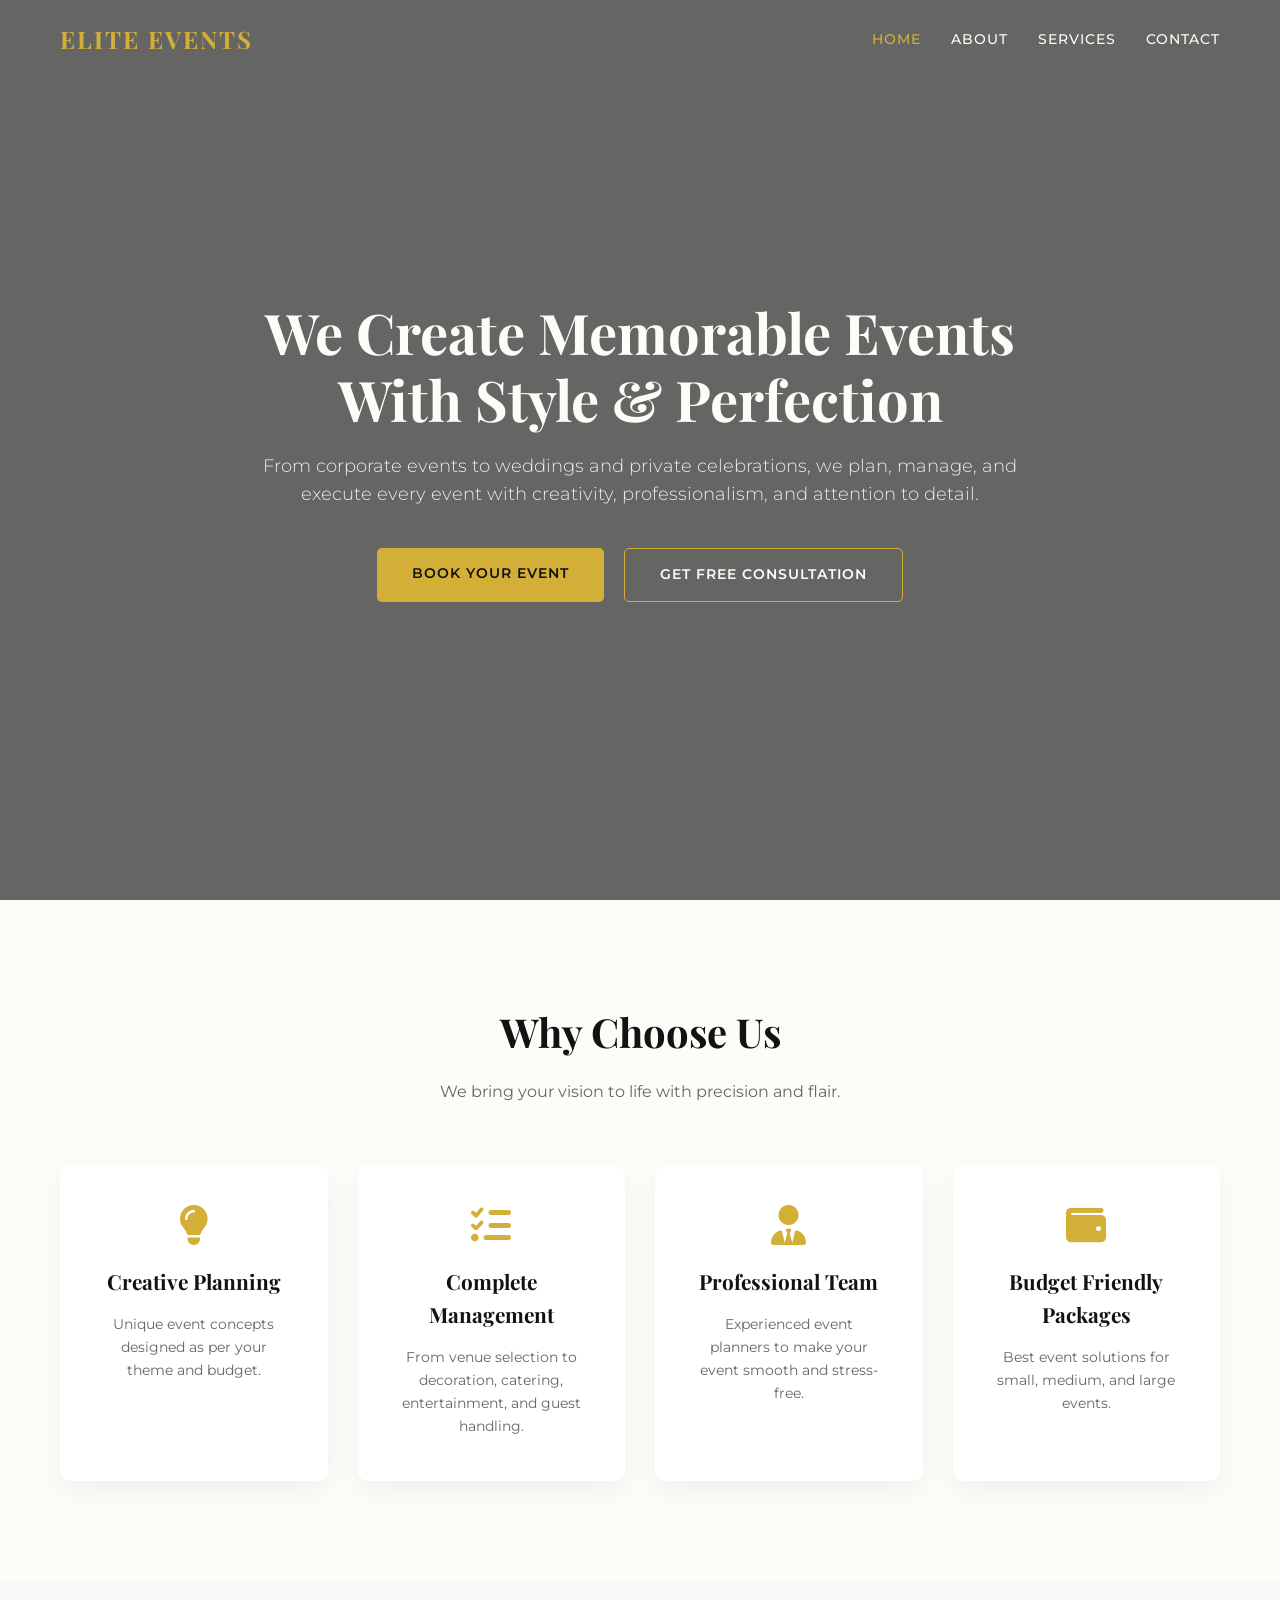
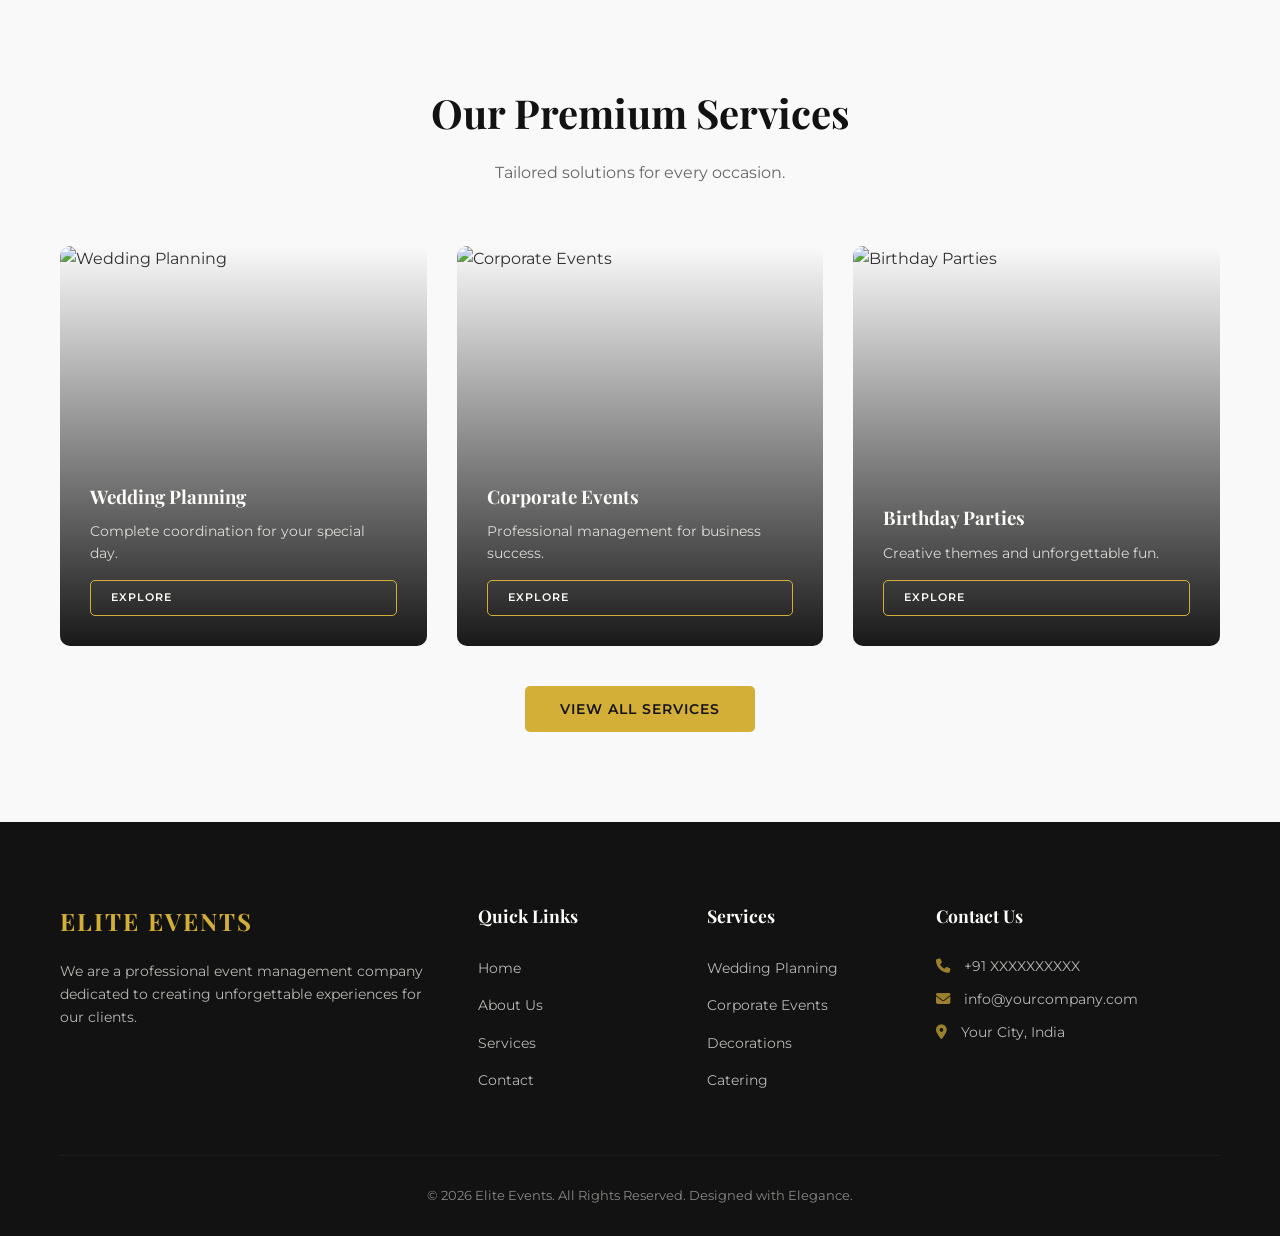
==== index.html @ d45798c3 "Initial commit: Premium Event Management Website" ====
<!DOCTYPE html>
<html lang="en">
<head>
    <meta charset="UTF-8">
    <meta name="viewport" content="width=device-width, initial-scale=1.0">
    <title>Elite Events | Premium Event Management Company</title>
    <meta name="description" content="Professional event management company specializing in weddings, corporate events, and private celebrations with style and perfection.">
    <link rel="stylesheet" href="style.css">
    <link rel="stylesheet" href="https://cdnjs.cloudflare.com/ajax/libs/font-awesome/6.4.0/css/all.min.css">
</head>
<body>

    <!-- Navigation -->
    <nav>
        <div class="container">
            <a href="index.html" class="logo">ELITE EVENTS</a>
            <div class="nav-links">
                <a href="index.html" class="active">Home</a>
                <a href="about.html">About</a>
                <a href="services.html">Services</a>
                <a href="contact.html">Contact</a>
            </div>
            <div class="mobile-toggle">
                <i class="fas fa-bars"></i>
            </div>
        </div>
    </nav>

    <!-- Hero Section -->
    <section class="hero">
        <div class="container">
            <div class="hero-content">
                <h1>We Create Memorable Events With Style & Perfection</h1>
                <p>From corporate events to weddings and private celebrations, we plan, manage, and execute every event with creativity, professionalism, and attention to detail.</p>
                <div class="cta-group">
                    <a href="contact.html" class="btn btn-primary">Book Your Event</a>
                    <a href="contact.html" class="btn btn-secondary">Get Free Consultation</a>
                </div>
            </div>
        </div>
    </section>

    <!-- Why Choose Us -->
    <section class="why-choose-us">
        <div class="container">
            <div class="section-title reveal">
                <h2>Why Choose Us</h2>
                <p>We bring your vision to life with precision and flair.</p>
            </div>
            <div class="grid">
                <div class="feature-card reveal">
                    <i class="fas fa-lightbulb"></i>
                    <h3>Creative Planning</h3>
                    <p>Unique event concepts designed as per your theme and budget.</p>
                </div>
                <div class="feature-card reveal">
                    <i class="fas fa-tasks"></i>
                    <h3>Complete Management</h3>
                    <p>From venue selection to decoration, catering, entertainment, and guest handling.</p>
                </div>
                <div class="feature-card reveal">
                    <i class="fas fa-user-tie"></i>
                    <h3>Professional Team</h3>
                    <p>Experienced event planners to make your event smooth and stress-free.</p>
                </div>
                <div class="feature-card reveal">
                    <i class="fas fa-wallet"></i>
                    <h3>Budget Friendly Packages</h3>
                    <p>Best event solutions for small, medium, and large events.</p>
                </div>
            </div>
        </div>
    </section>

    <!-- Featured Services Teaser -->
    <section class="services-teaser" style="background-color: #f9f9f9;">
        <div class="container">
            <div class="section-title reveal">
                <h2>Our Premium Services</h2>
                <p>Tailored solutions for every occasion.</p>
            </div>
            <div class="grid">
                <div class="service-card reveal">
                    <img src="assets/wedding.png" alt="Wedding Planning">
                    <div class="service-overlay">
                        <h3>Wedding Planning</h3>
                        <p>Complete coordination for your special day.</p>
                        <a href="services.html" class="btn btn-secondary" style="padding: 8px 20px; font-size: 0.7rem;">Explore</a>
                    </div>
                </div>
                <div class="service-card reveal">
                    <img src="assets/corporate.png" alt="Corporate Events">
                    <div class="service-overlay">
                        <h3>Corporate Events</h3>
                        <p>Professional management for business success.</p>
                        <a href="services.html" class="btn btn-secondary" style="padding: 8px 20px; font-size: 0.7rem;">Explore</a>
                    </div>
                </div>
                <div class="service-card reveal">
                    <img src="assets/birthday.png" alt="Birthday Parties">
                    <div class="service-overlay">
                        <h3>Birthday Parties</h3>
                        <p>Creative themes and unforgettable fun.</p>
                        <a href="services.html" class="btn btn-secondary" style="padding: 8px 20px; font-size: 0.7rem;">Explore</a>
                    </div>
                </div>
            </div>
            <div style="text-align: center; margin-top: 50px;">
                <a href="services.html" class="btn btn-primary">View All Services</a>
            </div>
        </div>
    </section>

    <!-- Footer -->
    <footer>
        <div class="container">
            <div class="footer-grid">
                <div class="footer-about">
                    <a href="#" class="logo">ELITE EVENTS</a>
                    <p>We are a professional event management company dedicated to creating unforgettable experiences for our clients.</p>
                </div>
                <div class="footer-links">
                    <h4>Quick Links</h4>
                    <ul>
                        <li><a href="index.html">Home</a></li>
                        <li><a href="about.html">About Us</a></li>
                        <li><a href="services.html">Services</a></li>
                        <li><a href="contact.html">Contact</a></li>
                    </ul>
                </div>
                <div class="footer-links">
                    <h4>Services</h4>
                    <ul>
                        <li><a href="services.html">Wedding Planning</a></li>
                        <li><a href="services.html">Corporate Events</a></li>
                        <li><a href="services.html">Decorations</a></li>
                        <li><a href="services.html">Catering</a></li>
                    </ul>
                </div>
                <div class="footer-links">
                    <h4>Contact Us</h4>
                    <p style="font-size: 0.9rem; opacity: 0.7; margin-bottom: 10px;"><i class="fas fa-phone" style="color: var(--primary); margin-right: 10px;"></i> +91 XXXXXXXXXX</p>
                    <p style="font-size: 0.9rem; opacity: 0.7; margin-bottom: 10px;"><i class="fas fa-envelope" style="color: var(--primary); margin-right: 10px;"></i> info@yourcompany.com</p>
                    <p style="font-size: 0.9rem; opacity: 0.7;"><i class="fas fa-map-marker-alt" style="color: var(--primary); margin-right: 10px;"></i> Your City, India</p>
                </div>
            </div>
            <div class="footer-bottom">
                <p>&copy; 2026 Elite Events. All Rights Reserved. Designed with Elegance.</p>
            </div>
        </div>
    </footer>

    <script src="script.js"></script>
</body>
</html>
---- style.css ----
@import url('https://fonts.googleapis.com/css2?family=Montserrat:wght@300;400;600&family=Playfair+Display:wght@400;700&display=swap');

:root {
    --primary: #D4AF37;
    --primary-dark: #B8860B;
    --dark: #121212;
    --dark-light: #1E1E1E;
    --light: #FDFCF8;
    --accent: #1B263B;
    --text-main: #333333;
    --text-muted: #666666;
    --glass: rgba(255, 255, 255, 0.05);
    --glass-border: rgba(255, 255, 255, 0.1);
    --transition: all 0.4s cubic-bezier(0.4, 0, 0.2, 1);
}

* {
    margin: 0;
    padding: 0;
    box-sizing: border-box;
}

body {
    font-family: 'Montserrat', sans-serif;
    background-color: var(--light);
    color: var(--text-main);
    line-height: 1.6;
    overflow-x: hidden;
}

h1, h2, h3, h4 {
    font-family: 'Playfair Display', serif;
    color: var(--dark);
}

a {
    text-decoration: none;
    color: inherit;
    transition: var(--transition);
}

ul {
    list-style: none;
}

img {
    max-width: 100%;
    display: block;
}

.container {
    max-width: 1200px;
    margin: 0 auto;
    padding: 0 20px;
}

/* --- Navigation --- */
nav {
    position: fixed;
    top: 0;
    width: 100%;
    padding: 20px 0;
    background: transparent;
    z-index: 1000;
    transition: var(--transition);
}

nav.scrolled {
    background: rgba(18, 18, 18, 0.95);
    backdrop-filter: blur(10px);
    padding: 15px 0;
    box-shadow: 0 5px 20px rgba(0,0,0,0.1);
}

nav .container {
    display: flex;
    justify-content: space-between;
    align-items: center;
}

.logo {
    font-family: 'Playfair Display', serif;
    font-size: 1.5rem;
    font-weight: 700;
    color: var(--primary);
    letter-spacing: 2px;
}

.nav-links {
    display: flex;
    gap: 30px;
}

.nav-links a {
    color: var(--light);
    font-weight: 500;
    font-size: 0.9rem;
    text-transform: uppercase;
    letter-spacing: 1px;
}

.nav-links a:hover {
    color: var(--primary);
}

.nav-links a.active {
    color: var(--primary);
}

nav.scrolled .nav-links a {
    color: var(--light);
}

.mobile-toggle {
    display: none;
    color: var(--light);
    font-size: 1.5rem;
    cursor: pointer;
}

/* --- Hero Section --- */
.hero {
    height: 100vh;
    background: linear-gradient(rgba(0,0,0,0.6), rgba(0,0,0,0.6)), url('assets/hero_banner.png');
    background-size: cover;
    background-position: center;
    display: flex;
    align-items: center;
    color: var(--light);
    text-align: center;
}

.hero-content {
    max-width: 800px;
    margin: 0 auto;
    animation: fadeIn 1.5s ease;
}

.hero h1 {
    font-size: 3.5rem;
    color: var(--light);
    margin-bottom: 20px;
    line-height: 1.2;
}

.hero p {
    font-size: 1.1rem;
    margin-bottom: 40px;
    opacity: 0.9;
    font-weight: 300;
}

.cta-group {
    display: flex;
    gap: 20px;
    justify-content: center;
}

.btn {
    padding: 15px 35px;
    border-radius: 5px;
    font-weight: 600;
    text-transform: uppercase;
    letter-spacing: 1px;
    font-size: 0.85rem;
    cursor: pointer;
    border: none;
}

.btn-primary {
    background-color: var(--primary);
    color: var(--dark);
}

.btn-primary:hover {
    background-color: var(--primary-dark);
    transform: translateY(-3px);
}

.btn-secondary {
    background-color: transparent;
    color: var(--light);
    border: 1px solid var(--primary);
}

.btn-secondary:hover {
    background-color: var(--primary);
    color: var(--dark);
    transform: translateY(-3px);
}

/* --- Sections --- */
section {
    padding: 100px 0;
}

.section-title {
    text-align: center;
    margin-bottom: 60px;
}

.section-title h2 {
    font-size: 2.5rem;
    margin-bottom: 15px;
}

.section-title p {
    color: var(--text-muted);
    max-width: 600px;
    margin: 0 auto;
}

/* --- Grid Layouts --- */
.grid {
    display: grid;
    grid-template-columns: repeat(auto-fit, minmax(250px, 1fr));
    gap: 30px;
}

/* --- Why Choose Us --- */
.feature-card {
    background: white;
    padding: 40px;
    border-radius: 10px;
    text-align: center;
    box-shadow: 0 10px 30px rgba(0,0,0,0.05);
    transition: var(--transition);
    border-bottom: 3px solid transparent;
}

.feature-card:hover {
    transform: translateY(-10px);
    border-color: var(--primary);
}

.feature-card i {
    font-size: 2.5rem;
    color: var(--primary);
    margin-bottom: 20px;
    display: block;
}

.feature-card h3 {
    margin-bottom: 15px;
    font-size: 1.3rem;
}

.feature-card p {
    font-size: 0.9rem;
    color: var(--text-muted);
}

/* --- Services Grid --- */
.service-card {
    position: relative;
    overflow: hidden;
    border-radius: 10px;
    height: 400px;
}

.service-card img {
    width: 100%;
    height: 100%;
    object-fit: cover;
    transition: var(--transition);
}

.service-overlay {
    position: absolute;
    bottom: 0;
    left: 0;
    width: 100%;
    height: 100%;
    background: linear-gradient(transparent, rgba(0,0,0,0.9));
    display: flex;
    flex-direction: column;
    justify-content: flex-end;
    padding: 30px;
    color: var(--light);
    transition: var(--transition);
}

.service-card:hover img {
    transform: scale(1.1);
}

.service-card:hover .service-overlay {
    background: linear-gradient(transparent, var(--accent));
}

.service-overlay h3 {
    color: var(--light);
    margin-bottom: 10px;
}

.service-overlay p {
    font-size: 0.85rem;
    opacity: 0.8;
    margin-bottom: 15px;
}

/* --- Contact Form --- */
.contact-container {
    display: grid;
    grid-template-columns: 1fr 1.5fr;
    gap: 50px;
}

.contact-info h3 {
    margin-bottom: 20px;
}

.info-item {
    display: flex;
    gap: 15px;
    margin-bottom: 25px;
}

.info-item i {
    color: var(--primary);
    font-size: 1.2rem;
}

.form-group {
    margin-bottom: 20px;
}

.form-group label {
    display: block;
    margin-bottom: 8px;
    font-size: 0.9rem;
    font-weight: 600;
}

.form-control {
    width: 100%;
    padding: 12px 15px;
    border: 1px solid #ddd;
    border-radius: 5px;
    font-family: inherit;
    transition: var(--transition);
}

.form-control:focus {
    outline: none;
    border-color: var(--primary);
    box-shadow: 0 0 0 3px rgba(212, 175, 55, 0.1);
}

/* --- Footer --- */
footer {
    background-color: var(--dark);
    color: var(--light);
    padding: 80px 0 30px;
}

.footer-grid {
    display: grid;
    grid-template-columns: 2fr 1fr 1fr 1.5fr;
    gap: 40px;
    margin-bottom: 50px;
}

.footer-about p {
    margin-top: 20px;
    opacity: 0.7;
    font-size: 0.9rem;
}

.footer-links h4 {
    color: var(--light);
    margin-bottom: 25px;
    font-size: 1.1rem;
}

.footer-links li {
    margin-bottom: 12px;
}

.footer-links a {
    opacity: 0.7;
    font-size: 0.9rem;
}

.footer-links a:hover {
    opacity: 1;
    color: var(--primary);
    padding-left: 5px;
}

.footer-bottom {
    text-align: center;
    padding-top: 30px;
    border-top: 1px solid rgba(255,255,255,0.1);
    font-size: 0.8rem;
    opacity: 0.5;
}

/* --- Animations --- */
@keyframes fadeIn {
    from { opacity: 0; transform: translateY(20px); }
    to { opacity: 1; transform: translateY(0); }
}

.reveal {
    opacity: 0;
    transform: translateY(30px);
    transition: all 0.8s ease-out;
}

.reveal.active {
    opacity: 1;
    transform: translateY(0);
}

/* --- Responsive --- */
@media (max-width: 992px) {
    .contact-container {
        grid-template-columns: 1fr;
    }
    .footer-grid {
        grid-template-columns: repeat(2, 1fr);
    }
}

@media (max-width: 768px) {
    .hero h1 {
        font-size: 2.5rem;
    }
    .nav-links {
        display: none;
    }
    .mobile-toggle {
        display: block;
        color: var(--light);
    }
    .cta-group {
        flex-direction: column;
    }
}
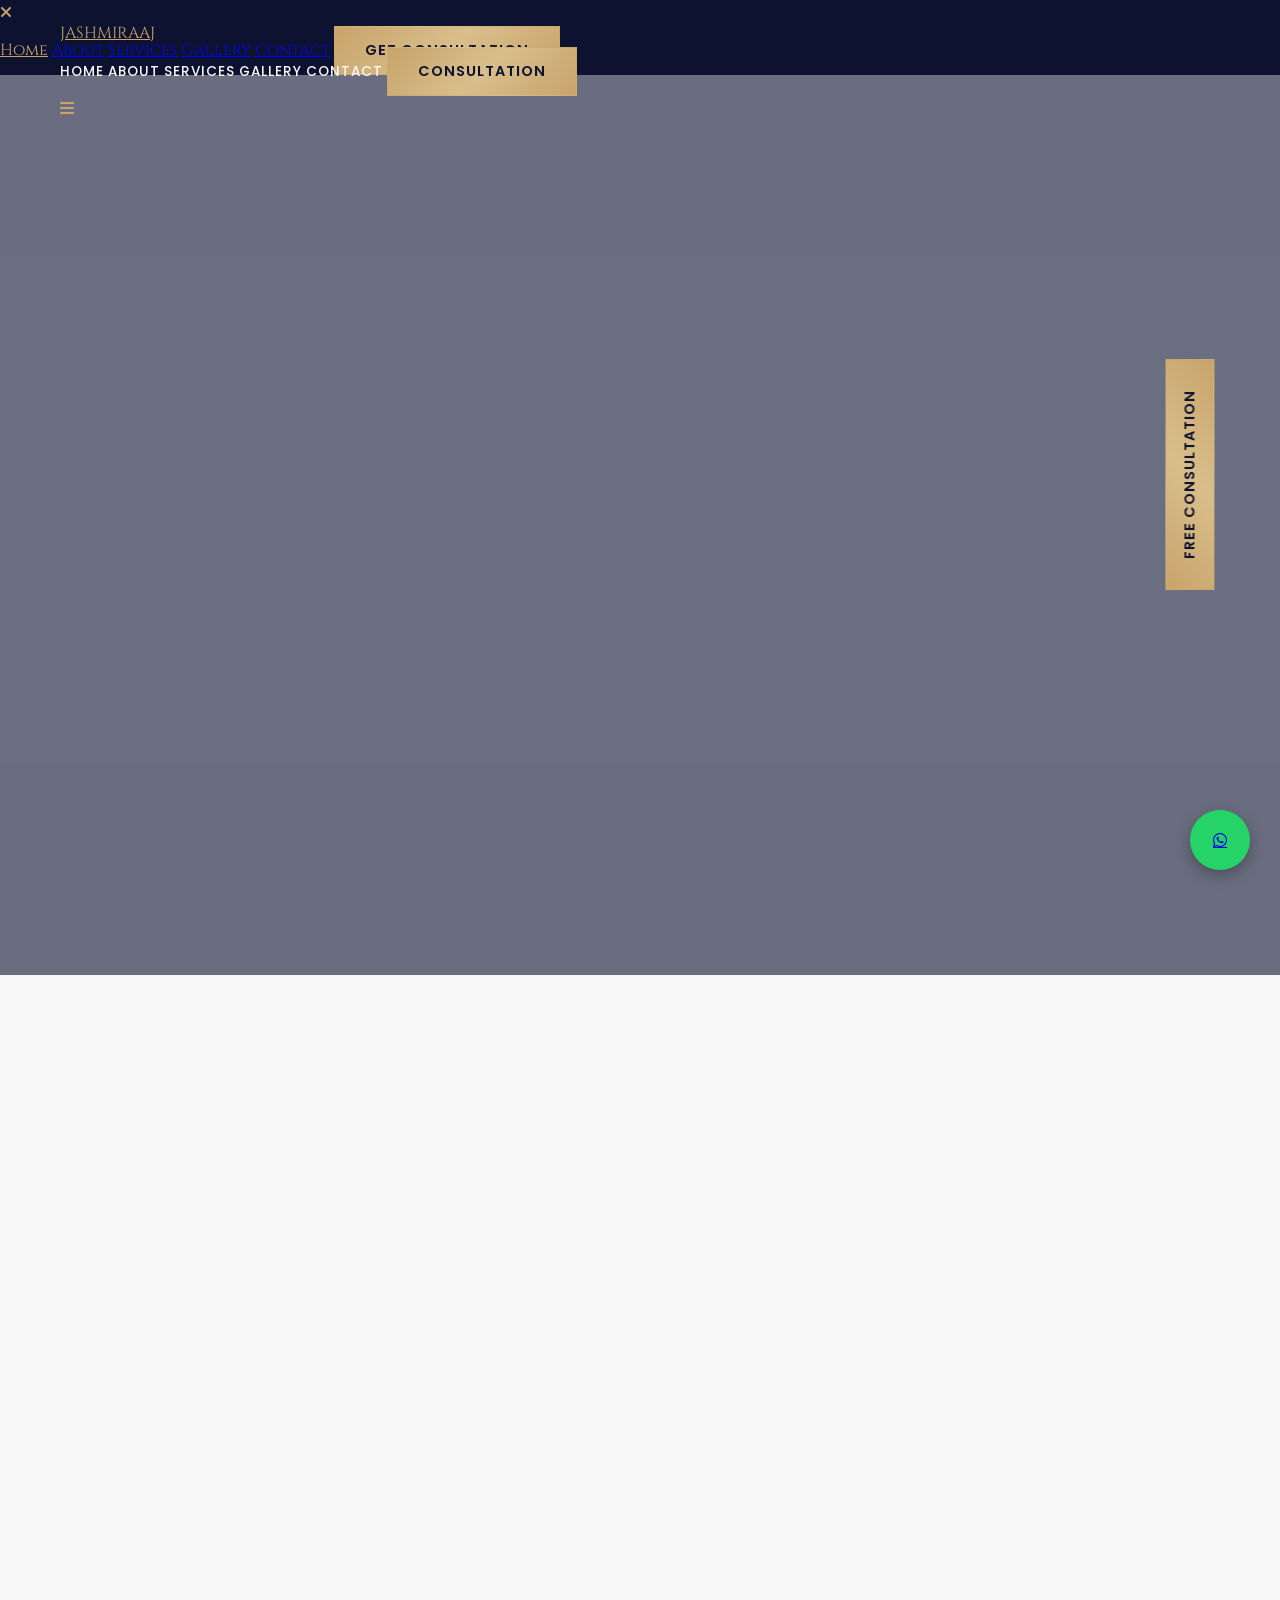
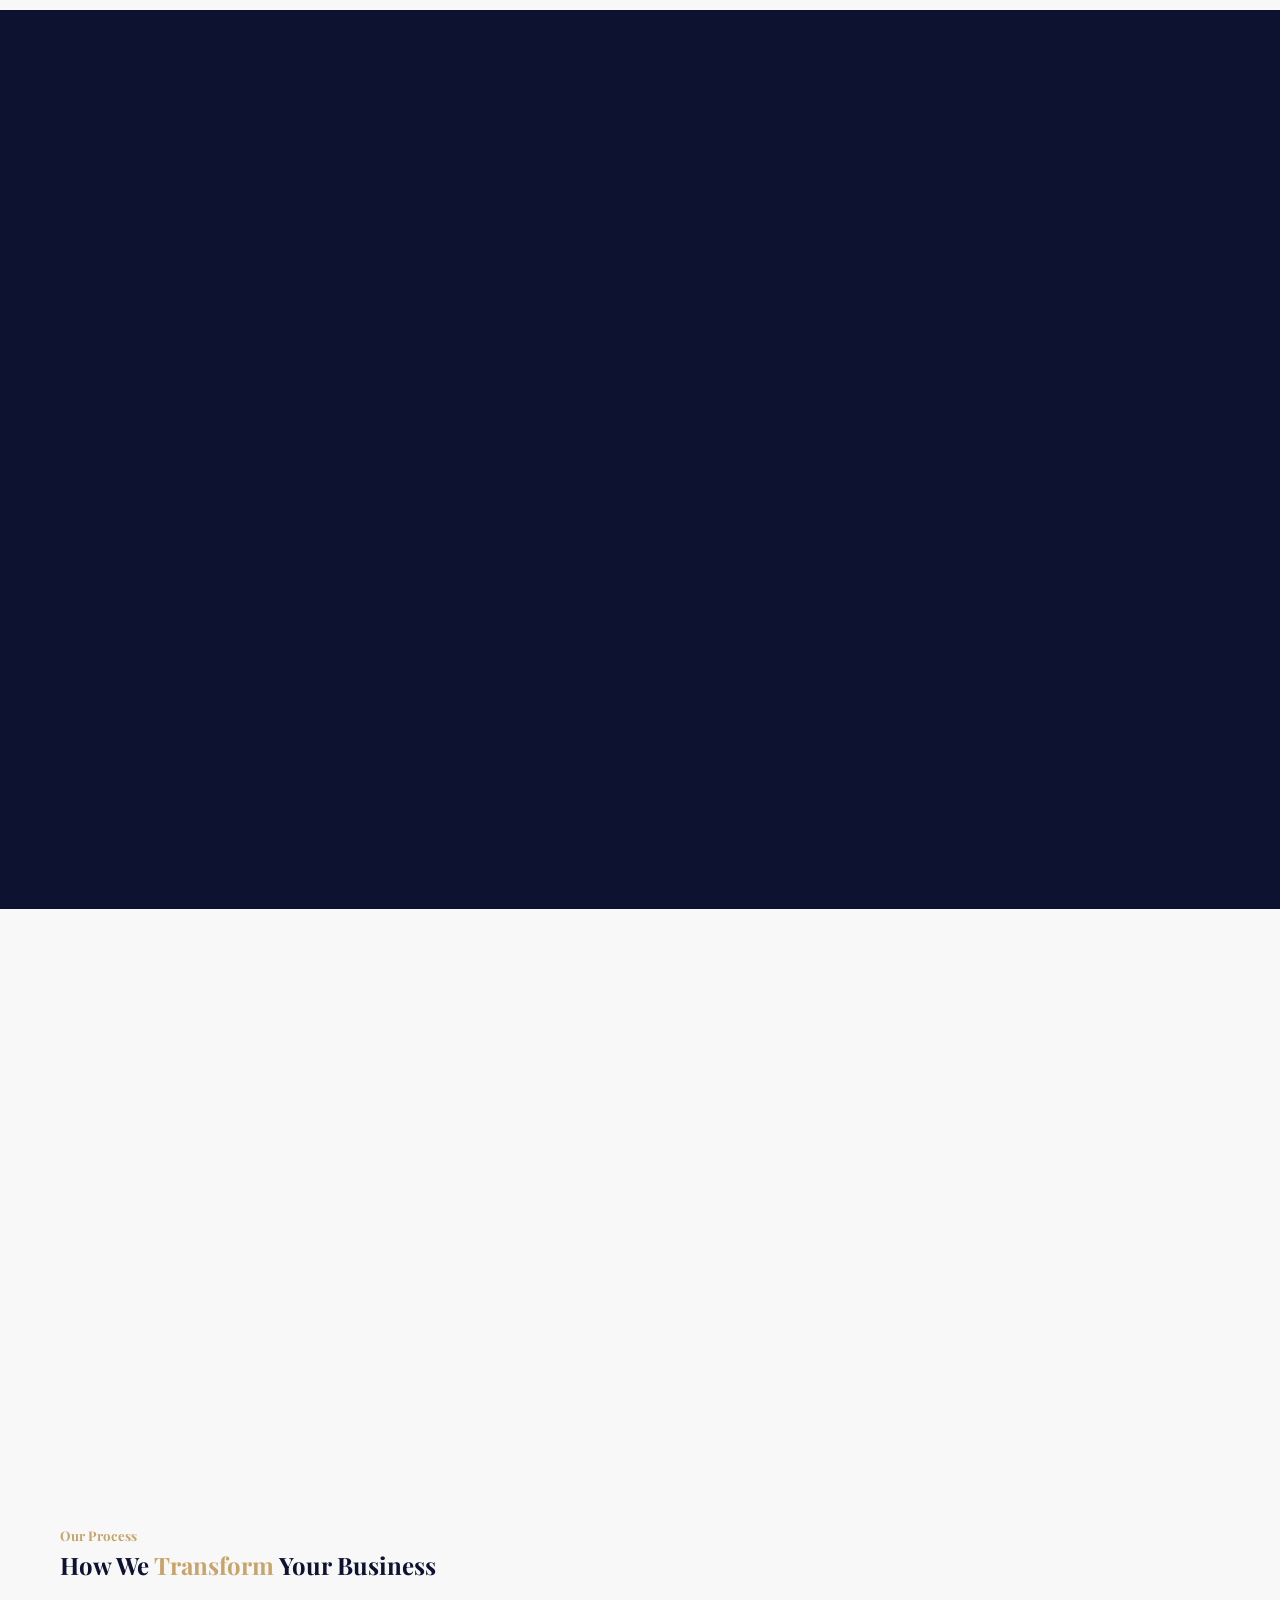
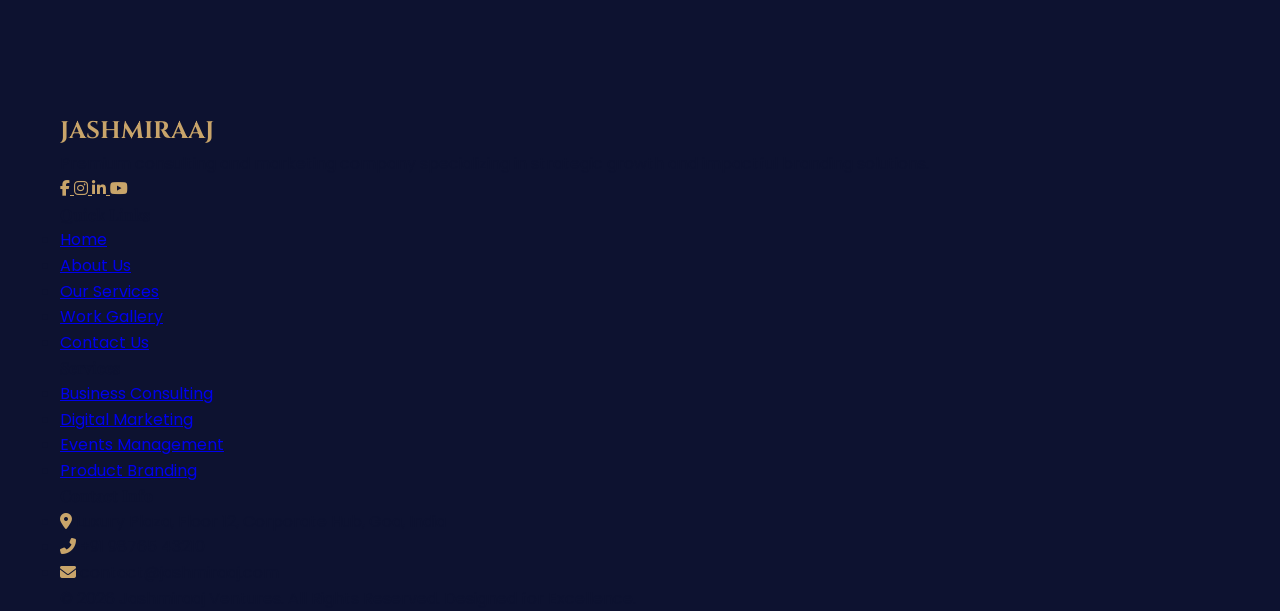
==== commit fb168e65: "Initial commit: Premium Luxury Website for Jashmiraaj Ventures" ====
--- a/index.html
+++ b/index.html
@@ -3,153 +3,495 @@
 <head>
     <meta charset="UTF-8">
     <meta name="viewport" content="width=device-width, initial-scale=1.0">
-    <title>Elite Events | Premium Event Management Company</title>
-    <meta name="description" content="Professional event management company specializing in weddings, corporate events, and private celebrations with style and perfection.">
-    <link rel="stylesheet" href="style.css">
+    <title>Jashmiraaj Ventures | Transforming Ideas Into Success</title>
+    <meta name="description" content="Jashmiraaj Ventures - Premium Consulting, Marketing, Events Management, and Product Branding solutions.">
+    
+    <!-- Tailwind CSS CDN -->
+    <script src="https://cdn.tailwindcss.com"></script>
+    <script>
+        tailwind.config = {
+            theme: {
+                extend: {
+                    colors: {
+                        navy: '#0D1230',
+                        gold: '#C8A46A',
+                        beige: '#D9BE8B',
+                        softWhite: '#F8F8F8',
+                    }
+                }
+            }
+        }
+    </script>
+
+    <!-- Custom CSS -->
+    <link rel="stylesheet" href="css/style.css">
+    
+    <!-- Font Awesome -->
     <link rel="stylesheet" href="https://cdnjs.cloudflare.com/ajax/libs/font-awesome/6.4.0/css/all.min.css">
 </head>
-<body>
-
-    <!-- Navigation -->
-    <nav>
+<body class="bg-softWhite">
+
+    <!-- Preloader -->
+    <div id="loader" class="fixed inset-0 z-[9999] bg-navy flex items-center justify-center">
+        <div class="w-20 h-20 border-4 border-gold border-t-transparent rounded-full animate-spin"></div>
+    </div>
+
+    <!-- Header -->
+    <header id="main-header">
+        <div class="container flex justify-between items-center">
+            <div class="logo">
+                <a href="index.html" class="text-3xl font-bold cinzel text-gold tracking-widest">JASHMIRAAJ</a>
+            </div>
+            <nav class="hidden md:flex space-x-8 items-center">
+                <a href="index.html" class="nav-link active text-gold">Home</a>
+                <a href="about.html" class="nav-link">About</a>
+                <a href="services.html" class="nav-link">Services</a>
+                <a href="gallery.html" class="nav-link">Gallery</a>
+                <a href="contact.html" class="nav-link">Contact</a>
+                <a href="contact.html" class="btn-gold ml-4">Consultation</a>
+            </nav>
+            <div class="md:hidden text-gold text-2xl cursor-pointer" id="mobile-menu-btn">
+                <i class="fas fa-bars"></i>
+            </div>
+        </div>
+    </header>
+
+    <!-- Mobile Menu -->
+    <div id="mobile-menu" class="fixed inset-0 bg-navy z-[2000] transform translate-x-full transition-transform duration-500 flex flex-col items-center justify-center space-y-8">
+        <div class="absolute top-8 right-8 text-gold text-3xl cursor-pointer" id="close-menu">
+            <i class="fas fa-times"></i>
+        </div>
+        <a href="index.html" class="text-2xl text-gold cinzel">Home</a>
+        <a href="about.html" class="text-2xl text-white cinzel">About</a>
+        <a href="services.html" class="text-2xl text-white cinzel">Services</a>
+        <a href="gallery.html" class="text-2xl text-white cinzel">Gallery</a>
+        <a href="contact.html" class="text-2xl text-white cinzel">Contact</a>
+        <a href="contact.html" class="btn-gold">Get Consultation</a>
+    </div>
+
+    <!-- Hero Slider -->
+    <section class="hero-slider p-0">
+        <!-- Slider 1 -->
+        <div class="slide active" style="background-image: url('https://images.unsplash.com/photo-1486406146926-c627a92ad1ab?auto=format&fit=crop&q=80&w=2070');">
+            <div class="slide-overlay"></div>
+            <div class="container relative z-10">
+                <div class="slide-content">
+                    <h5 class="text-gold tracking-[5px] uppercase mb-4 reveal">Excellence in Action</h5>
+                    <h1 class="text-5xl md:text-7xl mb-6 reveal">Transforming Ideas Into <span class="text-gold">Powerful</span> Business Success</h1>
+                    <p class="text-lg md:text-xl text-gray-300 mb-8 reveal max-w-2xl">Strategic Consulting, Creative Marketing, Premium Events & Powerful Brand Building Solutions.</p>
+                    <div class="flex space-x-4 reveal">
+                        <a href="contact.html" class="btn-gold">Get Consultation</a>
+                        <a href="services.html" class="btn-outline-gold">Explore Services</a>
+                    </div>
+                </div>
+            </div>
+        </div>
+
+        <!-- Slider 2 -->
+        <div class="slide" style="background-image: url('https://images.unsplash.com/photo-1511795409834-ef04bbd61622?auto=format&fit=crop&q=80&w=2069');">
+            <div class="slide-overlay"></div>
+            <div class="container relative z-10">
+                <div class="slide-content">
+                    <h5 class="text-gold tracking-[5px] uppercase mb-4 reveal">Event Management</h5>
+                    <h1 class="text-5xl md:text-7xl mb-6 reveal">Creating Events That <span class="text-gold">Inspire</span> & Impress</h1>
+                    <p class="text-lg md:text-xl text-gray-300 mb-8 reveal max-w-2xl">From corporate events to premium brand launches, we create unforgettable experiences with perfection.</p>
+                    <div class="flex space-x-4 reveal">
+                        <a href="contact.html" class="btn-gold">Book Event Planning</a>
+                        <a href="gallery.html" class="btn-outline-gold">View Gallery</a>
+                    </div>
+                </div>
+            </div>
+        </div>
+
+        <!-- Slider 3 -->
+        <div class="slide" style="background-image: url('https://images.unsplash.com/photo-1460925895917-afdab827c52f?auto=format&fit=crop&q=80&w=2026');">
+            <div class="slide-overlay"></div>
+            <div class="container relative z-10">
+                <div class="slide-content">
+                    <h5 class="text-gold tracking-[5px] uppercase mb-4 reveal">Branding & Marketing</h5>
+                    <h1 class="text-5xl md:text-7xl mb-6 reveal">Build Your Brand With <span class="text-gold">Powerful</span> Marketing</h1>
+                    <p class="text-lg md:text-xl text-gray-300 mb-8 reveal max-w-2xl">We help businesses establish a strong identity through digital marketing and strategic promotions.</p>
+                    <div class="flex space-x-4 reveal">
+                        <a href="contact.html" class="btn-gold">Start Branding</a>
+                        <a href="contact.html" class="btn-outline-gold">Contact Team</a>
+                    </div>
+                </div>
+            </div>
+        </div>
+
+        <!-- Slider Controls -->
+        <div class="absolute bottom-10 left-1/2 transform -translate-x-1/2 z-20 flex space-x-4">
+            <div class="dot w-3 h-3 border border-gold rounded-full cursor-pointer bg-gold" data-index="0"></div>
+            <div class="dot w-3 h-3 border border-gold rounded-full cursor-pointer" data-index="1"></div>
+            <div class="dot w-3 h-3 border border-gold rounded-full cursor-pointer" data-index="2"></div>
+        </div>
+    </section>
+
+    <!-- About Section -->
+    <section id="about" class="bg-white relative overflow-hidden">
+        <div class="container grid md:grid-cols-2 gap-16 items-center">
+            <div class="relative reveal">
+                <img src="https://images.unsplash.com/photo-1497366216548-37526070297c?auto=format&fit=crop&q=80&w=2069" alt="Office" class="shadow-2xl relative z-10">
+                <div class="absolute -bottom-10 -left-10 w-48 h-48 border-8 border-gold/20 -z-0"></div>
+                <div class="absolute -top-10 -right-10 bg-gold w-32 h-32 flex items-center justify-center text-navy font-bold text-center p-4 -z-0">
+                    10+ Years Excellence
+                </div>
+            </div>
+            <div class="reveal">
+                <h5 class="text-gold uppercase tracking-widest mb-4">Who We Are</h5>
+                <h2 class="text-4xl md:text-5xl mb-6">A Premium Consulting & Marketing Agency</h2>
+                <p class="text-gray-600 mb-6 text-lg">Jashmiraaj Ventures is a premium consulting and marketing company specializing in business consulting, events management, product branding, and strategic growth solutions.</p>
+                <p class="text-gray-600 mb-10 text-lg">We believe in innovation, creativity, and business excellence. Our mission is to help brands create strong market presence and long-term success through impactful strategies.</p>
+                
+                <div class="grid grid-cols-2 gap-8 border-t border-gray-100 pt-10">
+                    <div class="counter-box">
+                        <h3 class="text-4xl font-bold text-gold mb-2" data-target="500">0</h3>
+                        <p class="text-sm uppercase tracking-widest text-gray-500">Projects Done</p>
+                    </div>
+                    <div class="counter-box">
+                        <h3 class="text-4xl font-bold text-gold mb-2" data-target="200">0</h3>
+                        <p class="text-sm uppercase tracking-widest text-gray-500">Brands Managed</p>
+                    </div>
+                    <div class="counter-box">
+                        <h3 class="text-4xl font-bold text-gold mb-2" data-target="1000">0</h3>
+                        <p class="text-sm uppercase tracking-widest text-gray-500">Happy Clients</p>
+                    </div>
+                    <div class="counter-box">
+                        <h3 class="text-4xl font-bold text-gold mb-2" data-target="10">0</h3>
+                        <p class="text-sm uppercase tracking-widest text-gray-500">Years Experience</p>
+                    </div>
+                </div>
+            </div>
+        </div>
+    </section>
+
+    <!-- Services Section -->
+    <section id="services" class="bg-navy text-white">
         <div class="container">
-            <a href="index.html" class="logo">ELITE EVENTS</a>
-            <div class="nav-links">
-                <a href="index.html" class="active">Home</a>
-                <a href="about.html">About</a>
-                <a href="services.html">Services</a>
-                <a href="contact.html">Contact</a>
-            </div>
-            <div class="mobile-toggle">
-                <i class="fas fa-bars"></i>
-            </div>
-        </div>
-    </nav>
-
-    <!-- Hero Section -->
-    <section class="hero">
+            <div class="text-center mb-20 reveal">
+                <h5 class="text-gold uppercase tracking-widest mb-4">Our Premium Services</h5>
+                <h2 class="text-4xl md:text-5xl">Solutions Tailored for <span class="text-gold">Success</span></h2>
+            </div>
+            
+            <div class="grid md:grid-cols-2 lg:grid-cols-4 gap-8">
+                <!-- Service 1 -->
+                <div class="glass-dark p-10 hover:border-gold transition-all duration-500 reveal group">
+                    <div class="text-gold text-5xl mb-6 group-hover:scale-110 transition-transform">
+                        <i class="fas fa-briefcase"></i>
+                    </div>
+                    <h3 class="text-2xl mb-4">Business Consulting</h3>
+                    <p class="text-gray-400 mb-6">Strategic consulting to help businesses scale efficiently and achieve sustainable growth.</p>
+                    <ul class="text-sm text-gray-500 space-y-2">
+                        <li><i class="fas fa-check text-gold mr-2"></i> Business Planning</li>
+                        <li><i class="fas fa-check text-gold mr-2"></i> Startup Strategy</li>
+                        <li><i class="fas fa-check text-gold mr-2"></i> Market Research</li>
+                    </ul>
+                </div>
+                
+                <!-- Service 2 -->
+                <div class="glass-dark p-10 hover:border-gold transition-all duration-500 reveal group">
+                    <div class="text-gold text-5xl mb-6 group-hover:scale-110 transition-transform">
+                        <i class="fas fa-bullhorn"></i>
+                    </div>
+                    <h3 class="text-2xl mb-4">Digital Marketing</h3>
+                    <p class="text-gray-400 mb-6">Grow your business online with our performance-driven digital solutions.</p>
+                    <ul class="text-sm text-gray-500 space-y-2">
+                        <li><i class="fas fa-check text-gold mr-2"></i> Social Media Ads</li>
+                        <li><i class="fas fa-check text-gold mr-2"></i> SEO Optimization</li>
+                        <li><i class="fas fa-check text-gold mr-2"></i> Lead Generation</li>
+                    </ul>
+                </div>
+
+                <!-- Service 3 -->
+                <div class="glass-dark p-10 hover:border-gold transition-all duration-500 reveal group">
+                    <div class="text-gold text-5xl mb-6 group-hover:scale-110 transition-transform">
+                        <i class="fas fa-calendar-star"></i>
+                    </div>
+                    <h3 class="text-2xl mb-4">Events Management</h3>
+                    <p class="text-gray-400 mb-6">Professional management for corporate events, launches, and exhibitions.</p>
+                    <ul class="text-sm text-gray-500 space-y-2">
+                        <li><i class="fas fa-check text-gold mr-2"></i> Corporate Events</li>
+                        <li><i class="fas fa-check text-gold mr-2"></i> Product Launches</li>
+                        <li><i class="fas fa-check text-gold mr-2"></i> Celebrity Mgmt</li>
+                    </ul>
+                </div>
+
+                <!-- Service 4 -->
+                <div class="glass-dark p-10 hover:border-gold transition-all duration-500 reveal group">
+                    <div class="text-gold text-5xl mb-6 group-hover:scale-110 transition-transform">
+                        <i class="fas fa-gem"></i>
+                    </div>
+                    <h3 class="text-2xl mb-4">Product Branding</h3>
+                    <p class="text-gray-400 mb-6">Build a memorable brand identity with powerful branding and creative design.</p>
+                    <ul class="text-sm text-gray-500 space-y-2">
+                        <li><i class="fas fa-check text-gold mr-2"></i> Brand Identity</li>
+                        <li><i class="fas fa-check text-gold mr-2"></i> Packaging Design</li>
+                        <li><i class="fas fa-check text-gold mr-2"></i> Logo Design</li>
+                    </ul>
+                </div>
+            </div>
+        </div>
+    </section>
+
+    <!-- Why Choose Us -->
+    <section class="bg-softWhite">
         <div class="container">
-            <div class="hero-content">
-                <h1>We Create Memorable Events With Style & Perfection</h1>
-                <p>From corporate events to weddings and private celebrations, we plan, manage, and execute every event with creativity, professionalism, and attention to detail.</p>
-                <div class="cta-group">
-                    <a href="contact.html" class="btn btn-primary">Book Your Event</a>
-                    <a href="contact.html" class="btn btn-secondary">Get Free Consultation</a>
-                </div>
-            </div>
-        </div>
-    </section>
-
-    <!-- Why Choose Us -->
-    <section class="why-choose-us">
+            <div class="grid md:grid-cols-2 gap-16 items-center">
+                <div class="reveal">
+                    <h5 class="text-gold uppercase tracking-widest mb-4">Why Choose Us</h5>
+                    <h2 class="text-4xl md:text-5xl mb-8">Excellence Driven by Strategy & <span class="text-gold">Innovation</span></h2>
+                    
+                    <div class="space-y-8">
+                        <div class="flex items-start">
+                            <div class="bg-gold/10 p-4 rounded-full text-gold mr-6">
+                                <i class="fas fa-star text-2xl"></i>
+                            </div>
+                            <div>
+                                <h4 class="text-xl font-bold mb-2">Premium Quality Services</h4>
+                                <p class="text-gray-500">We deliver only the best, ensuring every project meets corporate standards.</p>
+                            </div>
+                        </div>
+                        <div class="flex items-start">
+                            <div class="bg-gold/10 p-4 rounded-full text-gold mr-6">
+                                <i class="fas fa-users text-2xl"></i>
+                            </div>
+                            <div>
+                                <h4 class="text-xl font-bold mb-2">Creative & Strategic Team</h4>
+                                <p class="text-gray-500">Our experts blend creativity with business strategy for maximum impact.</p>
+                            </div>
+                        </div>
+                        <div class="flex items-start">
+                            <div class="bg-gold/10 p-4 rounded-full text-gold mr-6">
+                                <i class="fas fa-chart-line text-2xl"></i>
+                            </div>
+                            <div>
+                                <h4 class="text-xl font-bold mb-2">Result-Oriented Approach</h4>
+                                <p class="text-gray-500">We focus on measurable results that drive your business growth.</p>
+                            </div>
+                        </div>
+                    </div>
+                </div>
+                <div class="grid grid-cols-2 gap-4 reveal">
+                    <img src="https://images.unsplash.com/photo-1552664730-d307ca884978?auto=format&fit=crop&q=80&w=2070" alt="Meeting" class="w-full h-80 object-cover mt-12">
+                    <img src="https://images.unsplash.com/photo-1542744173-8e7e53415bb0?auto=format&fit=crop&q=80&w=2070" alt="Strategy" class="w-full h-80 object-cover">
+                </div>
+            </div>
+        </div>
+    </section>
+
+    <!-- Working Process -->
+    <section class="bg-white border-t border-gray-50">
+        <div class="container text-center">
+            <h5 class="text-gold uppercase tracking-widest mb-4">Our Process</h5>
+            <h2 class="text-4xl md:text-5xl mb-20">How We <span class="text-gold">Transform</span> Your Business</h2>
+            
+            <div class="grid md:grid-cols-4 gap-8 relative">
+                <!-- Progress Line -->
+                <div class="hidden md:block absolute top-1/2 left-0 w-full h-[1px] bg-gray-200 -z-0"></div>
+                
+                <!-- Step 1 -->
+                <div class="relative z-10 reveal">
+                    <div class="w-20 h-20 bg-navy text-gold rounded-full flex items-center justify-center text-2xl font-bold mx-auto mb-8 border-4 border-white shadow-xl">01</div>
+                    <h4 class="text-xl font-bold mb-4">Vision</h4>
+                    <p class="text-gray-500 text-sm">Understanding your vision and core business objectives.</p>
+                </div>
+                <!-- Step 2 -->
+                <div class="relative z-10 reveal" style="transition-delay: 0.2s;">
+                    <div class="w-20 h-20 bg-gold text-navy rounded-full flex items-center justify-center text-2xl font-bold mx-auto mb-8 border-4 border-white shadow-xl">02</div>
+                    <h4 class="text-xl font-bold mb-4">Strategy</h4>
+                    <p class="text-gray-500 text-sm">Developing a strategic roadmap for execution.</p>
+                </div>
+                <!-- Step 3 -->
+                <div class="relative z-10 reveal" style="transition-delay: 0.4s;">
+                    <div class="w-20 h-20 bg-navy text-gold rounded-full flex items-center justify-center text-2xl font-bold mx-auto mb-8 border-4 border-white shadow-xl">03</div>
+                    <h4 class="text-xl font-bold mb-4">Execution</h4>
+                    <p class="text-gray-500 text-sm">Creative execution with precision and quality.</p>
+                </div>
+                <!-- Step 4 -->
+                <div class="relative z-10 reveal" style="transition-delay: 0.6s;">
+                    <div class="w-20 h-20 bg-gold text-navy rounded-full flex items-center justify-center text-2xl font-bold mx-auto mb-8 border-4 border-white shadow-xl">04</div>
+                    <h4 class="text-xl font-bold mb-4">Growth</h4>
+                    <p class="text-gray-500 text-sm">Achieving measurable growth and business results.</p>
+                </div>
+            </div>
+        </div>
+    </section>
+
+    <!-- Portfolio Section -->
+    <section class="bg-navy text-white overflow-hidden">
         <div class="container">
-            <div class="section-title reveal">
-                <h2>Why Choose Us</h2>
-                <p>We bring your vision to life with precision and flair.</p>
-            </div>
-            <div class="grid">
-                <div class="feature-card reveal">
-                    <i class="fas fa-lightbulb"></i>
-                    <h3>Creative Planning</h3>
-                    <p>Unique event concepts designed as per your theme and budget.</p>
-                </div>
-                <div class="feature-card reveal">
-                    <i class="fas fa-tasks"></i>
-                    <h3>Complete Management</h3>
-                    <p>From venue selection to decoration, catering, entertainment, and guest handling.</p>
-                </div>
-                <div class="feature-card reveal">
-                    <i class="fas fa-user-tie"></i>
-                    <h3>Professional Team</h3>
-                    <p>Experienced event planners to make your event smooth and stress-free.</p>
-                </div>
-                <div class="feature-card reveal">
-                    <i class="fas fa-wallet"></i>
-                    <h3>Budget Friendly Packages</h3>
-                    <p>Best event solutions for small, medium, and large events.</p>
-                </div>
-            </div>
-        </div>
-    </section>
-
-    <!-- Featured Services Teaser -->
-    <section class="services-teaser" style="background-color: #f9f9f9;">
+            <div class="flex flex-col md:flex-row justify-between items-end mb-16 reveal">
+                <div>
+                    <h5 class="text-gold uppercase tracking-widest mb-4">Our Showcase</h5>
+                    <h2 class="text-4xl md:text-5xl">Featured <span class="text-gold">Projects</span></h2>
+                </div>
+                <div class="flex space-x-6 mt-8 md:mt-0">
+                    <button class="text-gold hover:text-white transition-colors uppercase tracking-widest text-sm font-bold">All</button>
+                    <button class="text-gray-500 hover:text-gold transition-colors uppercase tracking-widest text-sm font-bold">Marketing</button>
+                    <button class="text-gray-500 hover:text-gold transition-colors uppercase tracking-widest text-sm font-bold">Events</button>
+                    <button class="text-gray-500 hover:text-gold transition-colors uppercase tracking-widest text-sm font-bold">Branding</button>
+                </div>
+            </div>
+            
+            <div class="grid md:grid-cols-3 gap-8">
+                <!-- Project 1 -->
+                <div class="relative group overflow-hidden h-80 reveal">
+                    <img src="https://images.unsplash.com/photo-1505373877841-8d25f7d46678?auto=format&fit=crop&q=80&w=2012" alt="Event" class="w-full h-full object-cover transition-transform duration-700 group-hover:scale-110">
+                    <div class="absolute inset-0 bg-navy/80 opacity-0 group-hover:opacity-100 transition-opacity duration-500 flex flex-col items-center justify-center p-8 text-center">
+                        <span class="text-gold uppercase tracking-widest text-xs mb-4">Corporate Events</span>
+                        <h4 class="text-2xl font-bold mb-6">Tech Summit 2025</h4>
+                        <a href="gallery.html" class="w-12 h-12 rounded-full border border-gold flex items-center justify-center text-gold hover:bg-gold hover:text-navy transition-all">
+                            <i class="fas fa-arrow-right"></i>
+                        </a>
+                    </div>
+                </div>
+                <!-- Project 2 -->
+                <div class="relative group overflow-hidden h-80 reveal" style="transition-delay: 0.2s;">
+                    <img src="https://images.unsplash.com/photo-1460925895917-afdab827c52f?auto=format&fit=crop&q=80&w=2026" alt="Marketing" class="w-full h-full object-cover transition-transform duration-700 group-hover:scale-110">
+                    <div class="absolute inset-0 bg-navy/80 opacity-0 group-hover:opacity-100 transition-opacity duration-500 flex flex-col items-center justify-center p-8 text-center">
+                        <span class="text-gold uppercase tracking-widest text-xs mb-4">Marketing Campaign</span>
+                        <h4 class="text-2xl font-bold mb-6">Global Brand Launch</h4>
+                        <a href="gallery.html" class="w-12 h-12 rounded-full border border-gold flex items-center justify-center text-gold hover:bg-gold hover:text-navy transition-all">
+                            <i class="fas fa-arrow-right"></i>
+                        </a>
+                    </div>
+                </div>
+                <!-- Project 3 -->
+                <div class="relative group overflow-hidden h-80 reveal" style="transition-delay: 0.4s;">
+                    <img src="https://images.unsplash.com/photo-1542744173-8e7e53415bb0?auto=format&fit=crop&q=80&w=2070" alt="Consulting" class="w-full h-full object-cover transition-transform duration-700 group-hover:scale-110">
+                    <div class="absolute inset-0 bg-navy/80 opacity-0 group-hover:opacity-100 transition-opacity duration-500 flex flex-col items-center justify-center p-8 text-center">
+                        <span class="text-gold uppercase tracking-widest text-xs mb-4">Business Consulting</span>
+                        <h4 class="text-2xl font-bold mb-6">Strategy Workshop</h4>
+                        <a href="gallery.html" class="w-12 h-12 rounded-full border border-gold flex items-center justify-center text-gold hover:bg-gold hover:text-navy transition-all">
+                            <i class="fas fa-arrow-right"></i>
+                        </a>
+                    </div>
+                </div>
+            </div>
+        </div>
+    </section>
+
+    <!-- Testimonials -->
+    <section class="bg-white">
         <div class="container">
-            <div class="section-title reveal">
-                <h2>Our Premium Services</h2>
-                <p>Tailored solutions for every occasion.</p>
-            </div>
-            <div class="grid">
-                <div class="service-card reveal">
-                    <img src="assets/wedding.png" alt="Wedding Planning">
-                    <div class="service-overlay">
-                        <h3>Wedding Planning</h3>
-                        <p>Complete coordination for your special day.</p>
-                        <a href="services.html" class="btn btn-secondary" style="padding: 8px 20px; font-size: 0.7rem;">Explore</a>
-                    </div>
-                </div>
-                <div class="service-card reveal">
-                    <img src="assets/corporate.png" alt="Corporate Events">
-                    <div class="service-overlay">
-                        <h3>Corporate Events</h3>
-                        <p>Professional management for business success.</p>
-                        <a href="services.html" class="btn btn-secondary" style="padding: 8px 20px; font-size: 0.7rem;">Explore</a>
-                    </div>
-                </div>
-                <div class="service-card reveal">
-                    <img src="assets/birthday.png" alt="Birthday Parties">
-                    <div class="service-overlay">
-                        <h3>Birthday Parties</h3>
-                        <p>Creative themes and unforgettable fun.</p>
-                        <a href="services.html" class="btn btn-secondary" style="padding: 8px 20px; font-size: 0.7rem;">Explore</a>
-                    </div>
-                </div>
-            </div>
-            <div style="text-align: center; margin-top: 50px;">
-                <a href="services.html" class="btn btn-primary">View All Services</a>
+            <div class="text-center mb-16 reveal">
+                <h5 class="text-gold uppercase tracking-widest mb-4">Client Feedback</h5>
+                <h2 class="text-4xl md:text-5xl">What Our <span class="text-gold">Clients</span> Say</h2>
+            </div>
+            
+            <div class="max-w-4xl mx-auto reveal">
+                <div class="glass border border-gold/10 p-12 text-center relative">
+                    <div class="absolute -top-6 left-1/2 transform -translate-x-1/2 w-12 h-12 bg-gold flex items-center justify-center text-navy text-2xl rounded-full">
+                        <i class="fas fa-quote-left"></i>
+                    </div>
+                    <p class="text-2xl text-gray-600 italic mb-8">"Jashmiraaj Ventures transformed our brand identity and helped us generate outstanding business growth. Their strategic approach is truly world-class."</p>
+                    <div class="flex flex-col items-center">
+                        <img src="https://images.unsplash.com/photo-1507003211169-0a1dd7228f2d?auto=format&fit=crop&q=80&w=1974" alt="Client" class="w-20 h-20 rounded-full object-cover mb-4 border-2 border-gold p-1">
+                        <h4 class="text-xl font-bold">Sameer Kulkarni</h4>
+                        <p class="text-gold uppercase tracking-widest text-xs">CEO, Global Tech Solutions</p>
+                    </div>
+                </div>
+            </div>
+        </div>
+    </section>
+
+    <!-- Call to Action -->
+    <section class="bg-navy relative overflow-hidden py-32">
+        <div class="absolute inset-0 -z-0 opacity-10">
+            <div class="absolute top-0 left-0 w-full h-full" style="background-image: radial-gradient(circle at 2px 2px, #C8A46A 1px, transparent 0); background-size: 40px 40px;"></div>
+        </div>
+        <div class="container relative z-10 text-center">
+            <h2 class="text-4xl md:text-6xl text-white mb-8 reveal">Ready To <span class="text-gold">Elevate</span> Your Business?</h2>
+            <p class="text-xl text-gray-400 mb-12 max-w-2xl mx-auto reveal">Partner with Jashmiraaj Ventures and unlock new opportunities for business success and brand excellence.</p>
+            <div class="flex flex-col md:flex-row justify-center space-y-4 md:space-y-0 md:space-x-6 reveal">
+                <a href="contact.html" class="btn-gold text-lg px-12 py-5">Schedule Consultation</a>
+                <a href="contact.html" class="btn-outline-gold text-lg px-12 py-5">Contact Now</a>
             </div>
         </div>
     </section>
 
     <!-- Footer -->
-    <footer>
-        <div class="container">
-            <div class="footer-grid">
-                <div class="footer-about">
-                    <a href="#" class="logo">ELITE EVENTS</a>
-                    <p>We are a professional event management company dedicated to creating unforgettable experiences for our clients.</p>
-                </div>
-                <div class="footer-links">
-                    <h4>Quick Links</h4>
-                    <ul>
-                        <li><a href="index.html">Home</a></li>
-                        <li><a href="about.html">About Us</a></li>
-                        <li><a href="services.html">Services</a></li>
-                        <li><a href="contact.html">Contact</a></li>
-                    </ul>
-                </div>
-                <div class="footer-links">
-                    <h4>Services</h4>
-                    <ul>
-                        <li><a href="services.html">Wedding Planning</a></li>
-                        <li><a href="services.html">Corporate Events</a></li>
-                        <li><a href="services.html">Decorations</a></li>
-                        <li><a href="services.html">Catering</a></li>
-                    </ul>
-                </div>
-                <div class="footer-links">
-                    <h4>Contact Us</h4>
-                    <p style="font-size: 0.9rem; opacity: 0.7; margin-bottom: 10px;"><i class="fas fa-phone" style="color: var(--primary); margin-right: 10px;"></i> +91 XXXXXXXXXX</p>
-                    <p style="font-size: 0.9rem; opacity: 0.7; margin-bottom: 10px;"><i class="fas fa-envelope" style="color: var(--primary); margin-right: 10px;"></i> info@yourcompany.com</p>
-                    <p style="font-size: 0.9rem; opacity: 0.7;"><i class="fas fa-map-marker-alt" style="color: var(--primary); margin-right: 10px;"></i> Your City, India</p>
-                </div>
-            </div>
-            <div class="footer-bottom">
-                <p>&copy; 2026 Elite Events. All Rights Reserved. Designed with Elegance.</p>
-            </div>
+    <footer class="bg-navy border-t border-white/5 pt-20 pb-10">
+        <div class="container grid md:grid-cols-4 gap-12 mb-20">
+            <div class="col-span-1 md:col-span-1">
+                <h2 class="text-2xl cinzel text-gold mb-6">JASHMIRAAJ</h2>
+                <p class="text-gray-400 mb-8">Premium consulting and marketing company specializing in strategic growth and impactful branding solutions.</p>
+                <div class="flex space-x-4">
+                    <a href="#" class="w-10 h-10 rounded-full bg-white/5 flex items-center justify-center text-gold hover:bg-gold hover:text-navy transition-all">
+                        <i class="fab fa-facebook-f"></i>
+                    </a>
+                    <a href="#" class="w-10 h-10 rounded-full bg-white/5 flex items-center justify-center text-gold hover:bg-gold hover:text-navy transition-all">
+                        <i class="fab fa-instagram"></i>
+                    </a>
+                    <a href="#" class="w-10 h-10 rounded-full bg-white/5 flex items-center justify-center text-gold hover:bg-gold hover:text-navy transition-all">
+                        <i class="fab fa-linkedin-in"></i>
+                    </a>
+                    <a href="#" class="w-10 h-10 rounded-full bg-white/5 flex items-center justify-center text-gold hover:bg-gold hover:text-navy transition-all">
+                        <i class="fab fa-youtube"></i>
+                    </a>
+                </div>
+            </div>
+            
+            <div>
+                <h4 class="text-white font-bold mb-6 uppercase tracking-widest text-sm">Quick Links</h4>
+                <ul class="space-y-4 text-gray-400">
+                    <li><a href="index.html" class="hover:text-gold transition-colors">Home</a></li>
+                    <li><a href="about.html" class="hover:text-gold transition-colors">About Us</a></li>
+                    <li><a href="services.html" class="hover:text-gold transition-colors">Our Services</a></li>
+                    <li><a href="gallery.html" class="hover:text-gold transition-colors">Work Gallery</a></li>
+                    <li><a href="contact.html" class="hover:text-gold transition-colors">Contact Us</a></li>
+                </ul>
+            </div>
+
+            <div>
+                <h4 class="text-white font-bold mb-6 uppercase tracking-widest text-sm">Services</h4>
+                <ul class="space-y-4 text-gray-400">
+                    <li><a href="services.html" class="hover:text-gold transition-colors">Business Consulting</a></li>
+                    <li><a href="services.html" class="hover:text-gold transition-colors">Digital Marketing</a></li>
+                    <li><a href="services.html" class="hover:text-gold transition-colors">Events Management</a></li>
+                    <li><a href="services.html" class="hover:text-gold transition-colors">Product Branding</a></li>
+                </ul>
+            </div>
+
+            <div>
+                <h4 class="text-white font-bold mb-6 uppercase tracking-widest text-sm">Contact Info</h4>
+                <ul class="space-y-4 text-gray-400">
+                    <li class="flex items-start">
+                        <i class="fas fa-map-marker-alt text-gold mt-1 mr-4"></i>
+                        <span>Luxury Plaza, Floor 12, Corporate Hub, Goa, India</span>
+                    </li>
+                    <li class="flex items-center">
+                        <i class="fas fa-phone-alt text-gold mr-4"></i>
+                        <span>+91 98765 43210</span>
+                    </li>
+                    <li class="flex items-center">
+                        <i class="fas fa-envelope text-gold mr-4"></i>
+                        <span>contact@jashmiraaj.com</span>
+                    </li>
+                </ul>
+            </div>
+        </div>
+        
+        <div class="container border-t border-white/5 pt-10 text-center text-gray-500 text-sm">
+            <p>&copy; 2026 Jashmiraaj Ventures. All Rights Reserved. Designed for Excellence.</p>
         </div>
     </footer>
 
-    <script src="script.js"></script>
+    <!-- WhatsApp Floating -->
+    <a href="https://wa.me/919876543210" class="floating-whatsapp" target="_blank">
+        <i class="fab fa-whatsapp text-white text-3xl"></i>
+    </a>
+
+    <!-- Sticky Consultation -->
+    <div class="floating-cta hidden md:block">
+        <a href="contact.html" class="btn-gold py-4 px-8 shadow-2xl">Free Consultation</a>
+    </div>
+
+    <!-- GSAP Scripts -->
+    <script src="https://cdnjs.cloudflare.com/ajax/libs/gsap/3.12.2/gsap.min.js"></script>
+    <script src="https://cdnjs.cloudflare.com/ajax/libs/gsap/3.12.2/ScrollTrigger.min.js"></script>
+    
+    <!-- Custom JS -->
+    <script src="js/main.js"></script>
 </body>
 </html>
--- a/css/style.css
+++ b/css/style.css
@@ -0,0 +1,261 @@
+@import url('https://fonts.googleapis.com/css2?family=Cinzel:wght@400;700&family=Playfair+Display:wght@400;700;900&family=Poppins:wght@300;400;500;600&family=Montserrat:wght@300;400;500;600&display=swap');
+
+:root {
+    --navy: #0D1230;
+    --gold: #C8A46A;
+    --gold-light: #D9BE8B;
+    --white: #F8F8F8;
+    --grey: #2C2C2C;
+    --glass: rgba(255, 255, 255, 0.05);
+    --glass-border: rgba(255, 255, 255, 0.1);
+    --gold-gradient: linear-gradient(135deg, #C8A46A 0%, #D9BE8B 50%, #C8A46A 100%);
+    --navy-gradient: linear-gradient(180deg, #0D1230 0%, #161B3D 100%);
+}
+
+* {
+    margin: 0;
+    padding: 0;
+    box-sizing: border-box;
+}
+
+body {
+    font-family: 'Poppins', sans-serif;
+    background-color: var(--white);
+    color: var(--navy);
+    line-height: 1.6;
+    overflow-x: hidden;
+}
+
+h1, h2, h3, h4, h5, h6 {
+    font-family: 'Playfair Display', serif;
+    font-weight: 700;
+}
+
+.cinzel {
+    font-family: 'Cinzel', serif;
+}
+
+/* Glassmorphism */
+.glass {
+    background: var(--glass);
+    backdrop-filter: blur(10px);
+    -webkit-backdrop-filter: blur(10px);
+    border: 1px solid var(--glass-border);
+}
+
+.glass-dark {
+    background: rgba(13, 18, 48, 0.7);
+    backdrop-filter: blur(15px);
+    -webkit-backdrop-filter: blur(15px);
+    border: 1px solid rgba(200, 164, 106, 0.2);
+}
+
+/* Luxury Utilities */
+.text-gold {
+    color: var(--gold);
+}
+
+.bg-gold {
+    background: var(--gold-gradient);
+}
+
+.border-gold {
+    border-color: var(--gold);
+}
+
+.bg-navy {
+    background: var(--navy);
+}
+
+.btn-gold {
+    background: var(--gold-gradient);
+    color: var(--navy);
+    padding: 12px 30px;
+    border-radius: 0;
+    font-weight: 600;
+    letter-spacing: 1px;
+    text-transform: uppercase;
+    transition: all 0.4s ease;
+    border: 1px solid transparent;
+    display: inline-block;
+    cursor: pointer;
+    text-decoration: none;
+    font-size: 0.9rem;
+}
+
+.btn-gold:hover {
+    background: transparent;
+    border-color: var(--gold);
+    color: var(--gold);
+    box-shadow: 0 0 20px rgba(200, 164, 106, 0.4);
+}
+
+.btn-outline-gold {
+    background: transparent;
+    color: var(--gold);
+    padding: 12px 30px;
+    border-radius: 0;
+    font-weight: 600;
+    letter-spacing: 1px;
+    text-transform: uppercase;
+    transition: all 0.4s ease;
+    border: 1px solid var(--gold);
+    display: inline-block;
+    cursor: pointer;
+    text-decoration: none;
+    font-size: 0.9rem;
+}
+
+.btn-outline-gold:hover {
+    background: var(--gold-gradient);
+    color: var(--navy);
+    box-shadow: 0 0 20px rgba(200, 164, 106, 0.4);
+}
+
+/* Section Spacing */
+section {
+    padding: 100px 0;
+}
+
+.container {
+    max-width: 1200px;
+    margin: 0 auto;
+    padding: 0 20px;
+}
+
+/* Animations */
+.reveal {
+    opacity: 0;
+    transform: translateY(30px);
+}
+
+/* Header */
+header {
+    position: fixed;
+    top: 0;
+    left: 0;
+    width: 100%;
+    z-index: 1000;
+    transition: all 0.5s ease;
+    padding: 20px 0;
+}
+
+header.scrolled {
+    background: rgba(13, 18, 48, 0.95);
+    padding: 15px 0;
+    box-shadow: 0 5px 20px rgba(0,0,0,0.3);
+}
+
+.nav-link {
+    color: var(--white);
+    text-decoration: none;
+    font-weight: 500;
+    text-transform: uppercase;
+    letter-spacing: 1px;
+    font-size: 0.85rem;
+    transition: color 0.3s ease;
+    position: relative;
+}
+
+.nav-link::after {
+    content: '';
+    position: absolute;
+    bottom: -5px;
+    left: 0;
+    width: 0;
+    height: 1px;
+    background: var(--gold);
+    transition: width 0.3s ease;
+}
+
+.nav-link:hover {
+    color: var(--gold);
+}
+
+.nav-link:hover::after {
+    width: 100%;
+}
+
+/* Hero Slider */
+.hero-slider {
+    height: 100vh;
+    width: 100%;
+    position: relative;
+    overflow: hidden;
+}
+
+.slide {
+    position: absolute;
+    top: 0;
+    left: 0;
+    width: 100%;
+    height: 100%;
+    opacity: 0;
+    transition: opacity 1s ease-in-out;
+    display: flex;
+    align-items: center;
+    background-size: cover;
+    background-position: center;
+}
+
+.slide.active {
+    opacity: 1;
+}
+
+.slide-overlay {
+    position: absolute;
+    top: 0;
+    left: 0;
+    width: 100%;
+    height: 100%;
+    background: rgba(13, 18, 48, 0.6);
+}
+
+.slide-content {
+    position: relative;
+    z-index: 10;
+    max-width: 800px;
+    color: var(--white);
+}
+
+/* Floating Elements */
+.floating-whatsapp {
+    position: fixed;
+    bottom: 30px;
+    right: 30px;
+    width: 60px;
+    height: 60px;
+    background: #25D366;
+    border-radius: 50%;
+    display: flex;
+    align-items: center;
+    justify-content: center;
+    box-shadow: 0 5px 15px rgba(0,0,0,0.3);
+    z-index: 999;
+    transition: transform 0.3s ease;
+}
+
+.floating-whatsapp:hover {
+    transform: scale(1.1);
+}
+
+.floating-cta {
+    position: fixed;
+    right: -50px;
+    top: 50%;
+    transform: rotate(-90deg) translateY(-50%);
+    z-index: 999;
+}
+
+/* Responsive */
+@media (max-width: 768px) {
+    header .container {
+        justify-content: space-between;
+    }
+    .nav-links {
+        display: none;
+    }
+    section {
+        padding: 60px 0;
+    }
+}
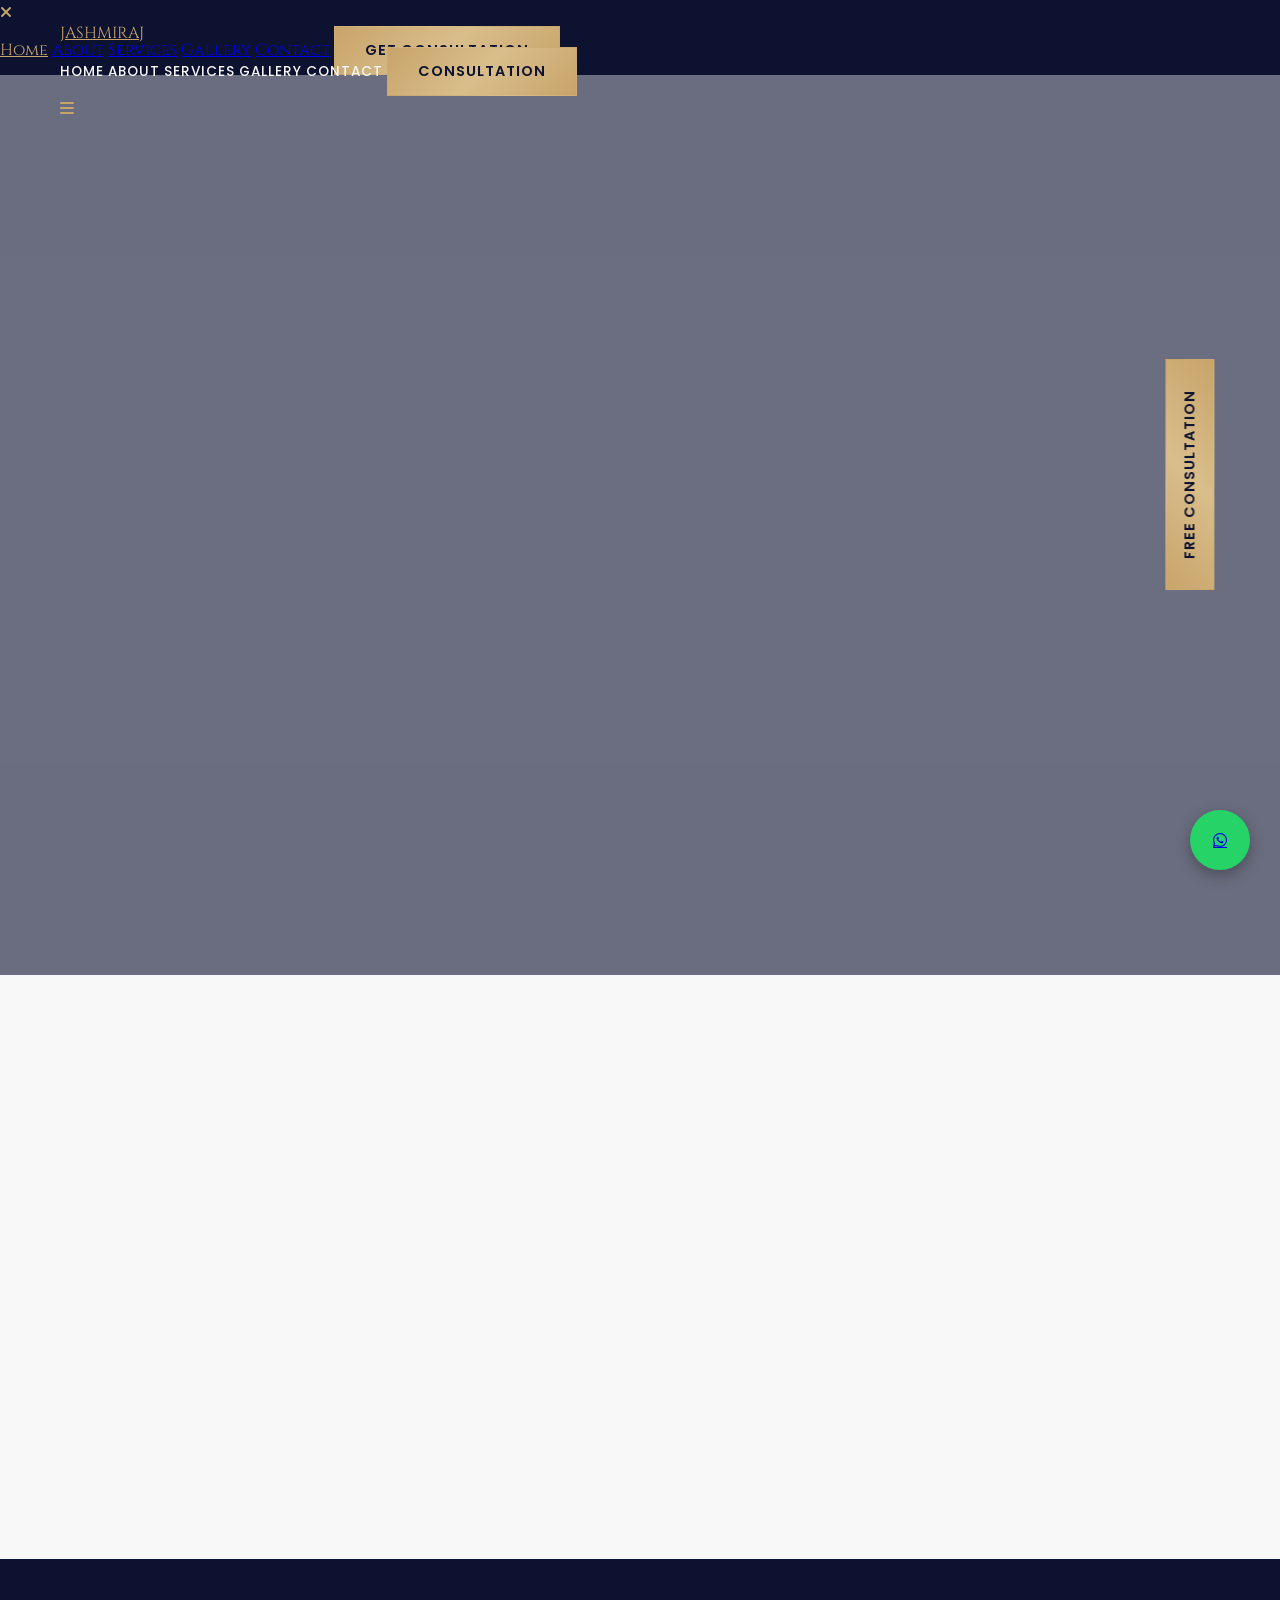
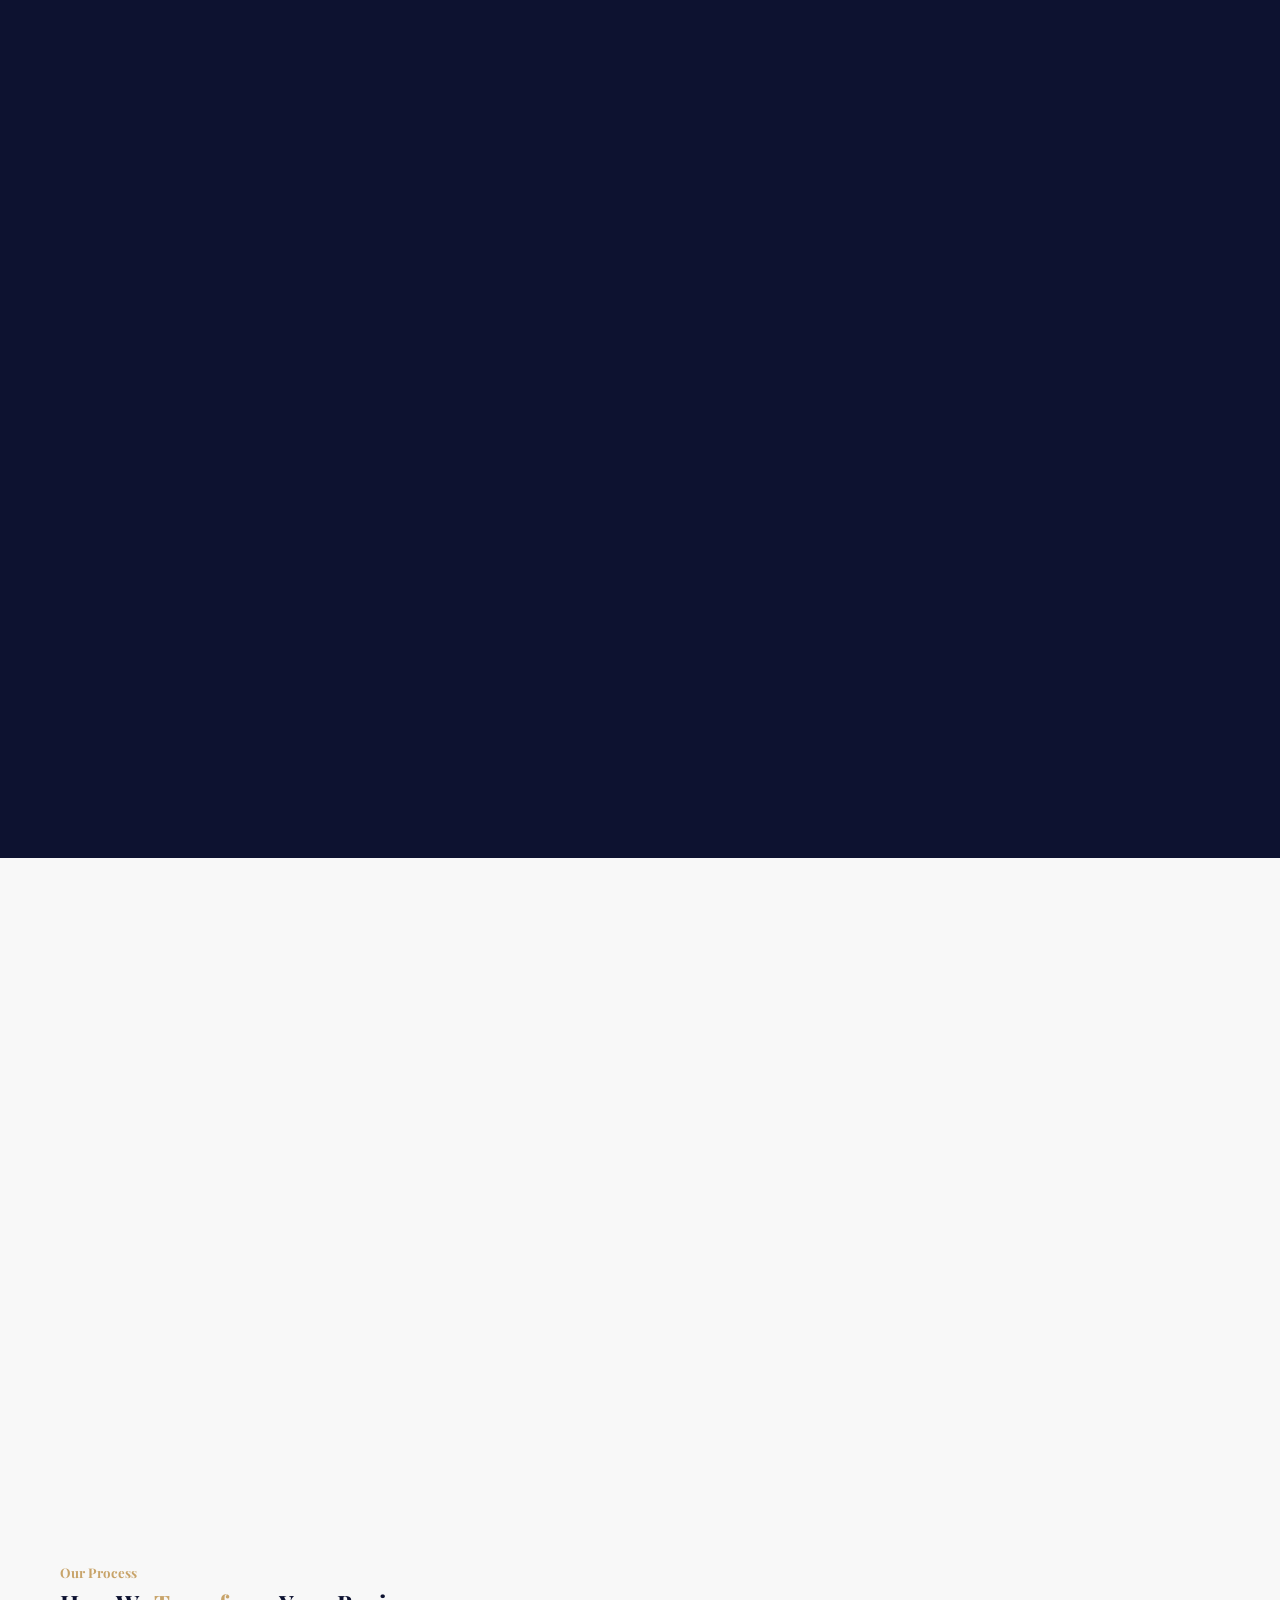
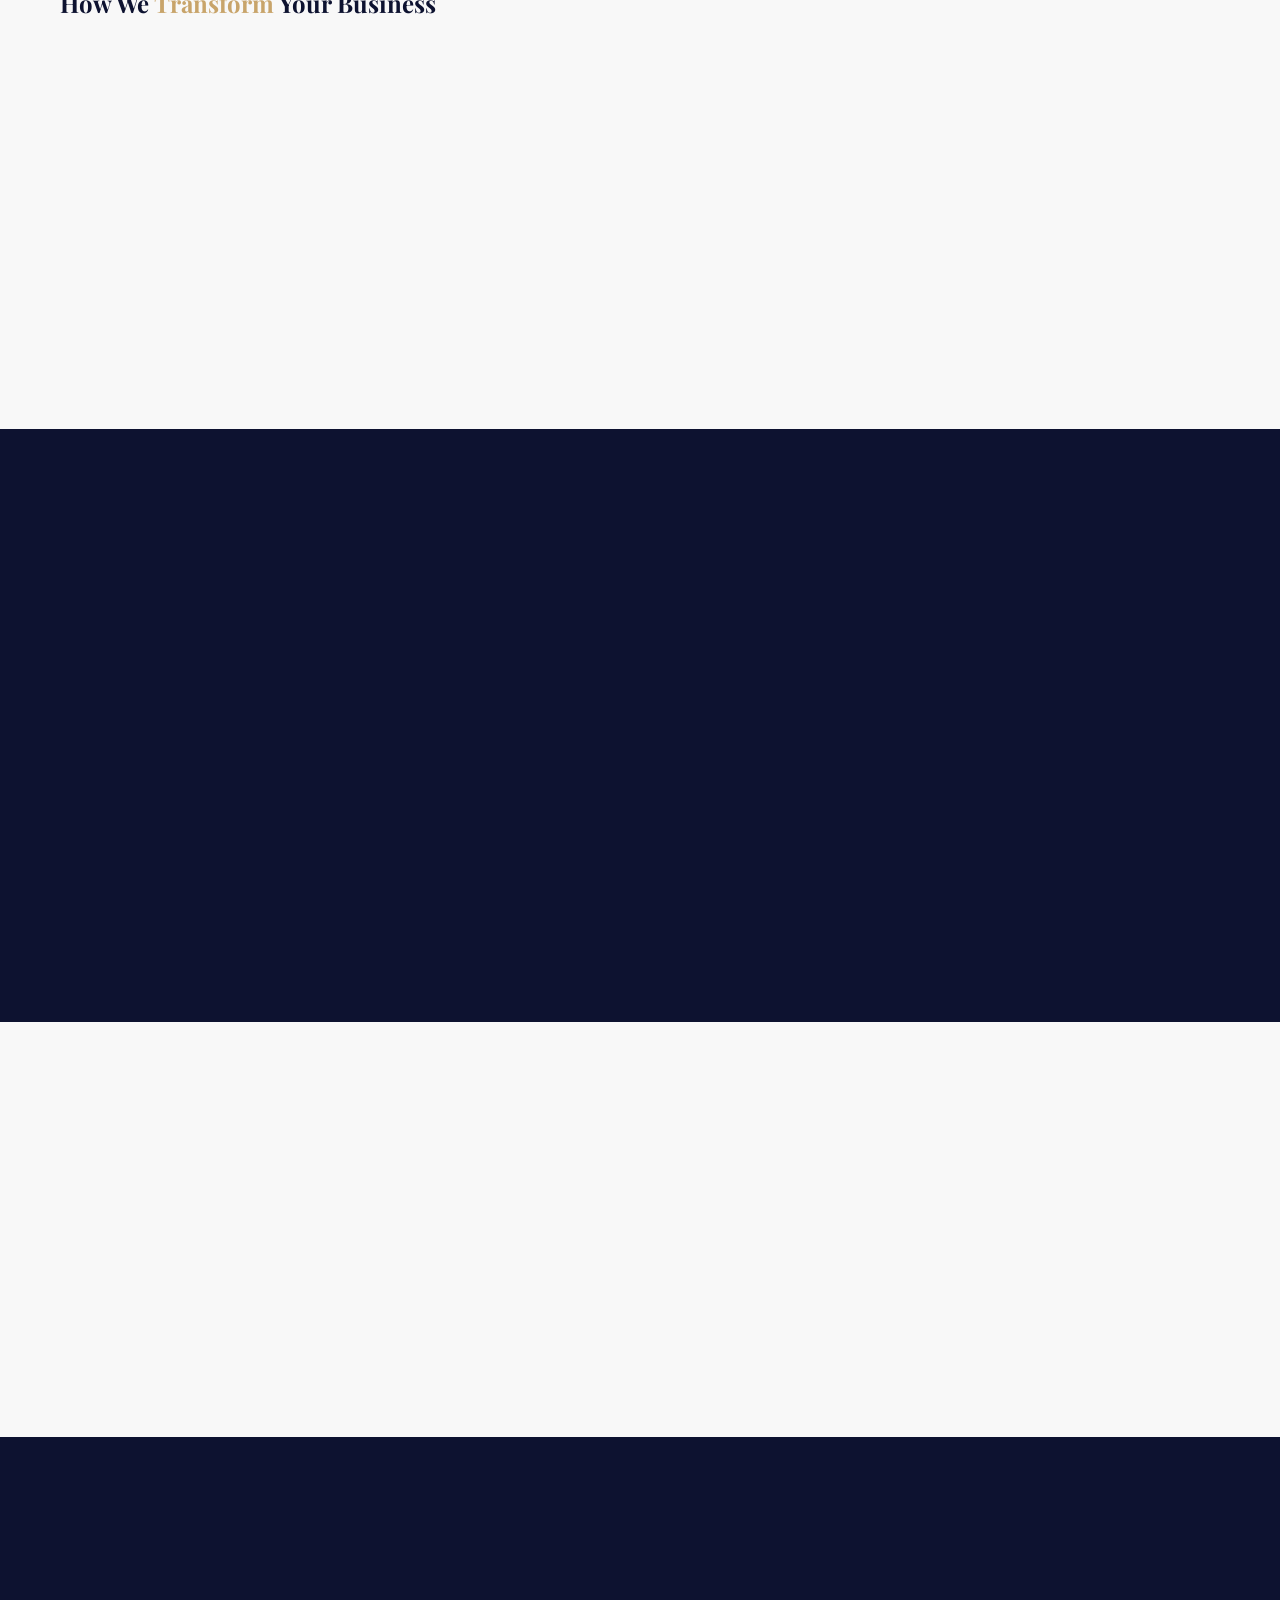
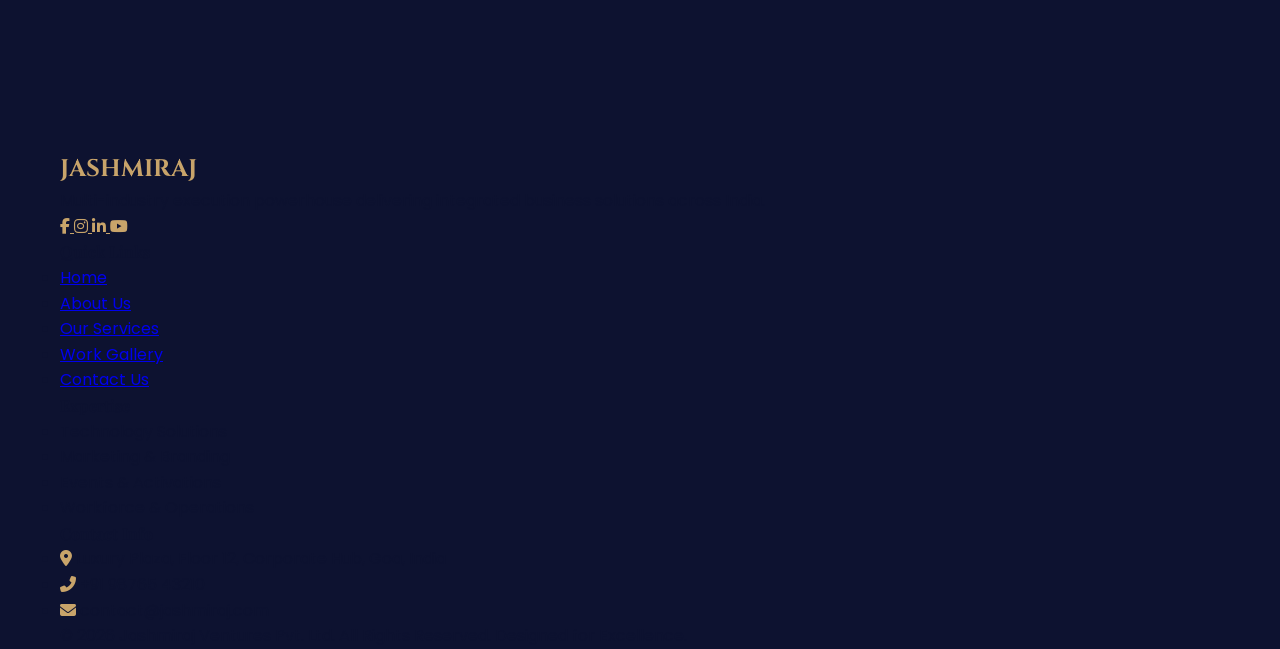
==== commit 3b361088: "Fix: Resolved content visibility and animation initialization issues across all pages" ====
--- a/index.html
+++ b/index.html
@@ -3,8 +3,8 @@
 <head>
     <meta charset="UTF-8">
     <meta name="viewport" content="width=device-width, initial-scale=1.0">
-    <title>Jashmiraaj Ventures | Transforming Ideas Into Success</title>
-    <meta name="description" content="Jashmiraaj Ventures - Premium Consulting, Marketing, Events Management, and Product Branding solutions.">
+    <title>Jashmiraj Ventures Pvt. Ltd. | Executing Ideas Into Real Business Growth</title>
+    <meta name="description" content="Jashmiraj Ventures - Multi-industry execution powerhouse delivering integrated on-ground and digital business solutions across India.">
     
     <!-- Tailwind CSS CDN -->
     <script src="https://cdn.tailwindcss.com"></script>
@@ -40,7 +40,7 @@
     <header id="main-header">
         <div class="container flex justify-between items-center">
             <div class="logo">
-                <a href="index.html" class="text-3xl font-bold cinzel text-gold tracking-widest">JASHMIRAAJ</a>
+                <a href="index.html" class="text-3xl font-bold cinzel text-gold tracking-widest">JASHMIRAJ</a>
             </div>
             <nav class="hidden md:flex space-x-8 items-center">
                 <a href="index.html" class="nav-link active text-gold">Home</a>
@@ -76,12 +76,12 @@
             <div class="slide-overlay"></div>
             <div class="container relative z-10">
                 <div class="slide-content">
-                    <h5 class="text-gold tracking-[5px] uppercase mb-4 reveal">Excellence in Action</h5>
-                    <h1 class="text-5xl md:text-7xl mb-6 reveal">Transforming Ideas Into <span class="text-gold">Powerful</span> Business Success</h1>
-                    <p class="text-lg md:text-xl text-gray-300 mb-8 reveal max-w-2xl">Strategic Consulting, Creative Marketing, Premium Events & Powerful Brand Building Solutions.</p>
+                    <h5 class="text-gold tracking-[5px] uppercase mb-4 reveal">Executing Ideas Into Real Business Growth</h5>
+                    <h1 class="text-5xl md:text-7xl mb-6 reveal">One Partner. <span class="text-gold">Infinite</span> Possibilities.</h1>
+                    <p class="text-lg md:text-xl text-gray-300 mb-8 reveal max-w-2xl">Technology • Marketing • Events • Workforce • Execution</p>
                     <div class="flex space-x-4 reveal">
-                        <a href="contact.html" class="btn-gold">Get Consultation</a>
-                        <a href="services.html" class="btn-outline-gold">Explore Services</a>
+                        <a href="contact.html" class="btn-gold">Start Your Project</a>
+                        <a href="contact.html" class="btn-outline-gold">Book Free Consultation</a>
                     </div>
                 </div>
             </div>
@@ -139,9 +139,9 @@
             </div>
             <div class="reveal">
                 <h5 class="text-gold uppercase tracking-widest mb-4">Who We Are</h5>
-                <h2 class="text-4xl md:text-5xl mb-6">A Premium Consulting & Marketing Agency</h2>
-                <p class="text-gray-600 mb-6 text-lg">Jashmiraaj Ventures is a premium consulting and marketing company specializing in business consulting, events management, product branding, and strategic growth solutions.</p>
-                <p class="text-gray-600 mb-10 text-lg">We believe in innovation, creativity, and business excellence. Our mission is to help brands create strong market presence and long-term success through impactful strategies.</p>
+                <h2 class="text-4xl md:text-5xl mb-6">Multi-Industry <span class="text-gold">Execution</span> Powerhouse</h2>
+                <p class="text-gray-600 mb-6 text-lg">Jashmiraj Ventures Pvt. Ltd. is a multi-industry execution powerhouse delivering integrated on-ground and digital business solutions across India.</p>
+                <p class="text-gray-600 mb-10 text-lg">We help brands, startups, and enterprises grow through strategic execution, technology, workforce, events, and marketing support.</p>
                 
                 <div class="grid grid-cols-2 gap-8 border-t border-gray-100 pt-10">
                     <div class="counter-box">
@@ -239,35 +239,32 @@
             <div class="grid md:grid-cols-2 gap-16 items-center">
                 <div class="reveal">
                     <h5 class="text-gold uppercase tracking-widest mb-4">Why Choose Us</h5>
-                    <h2 class="text-4xl md:text-5xl mb-8">Excellence Driven by Strategy & <span class="text-gold">Innovation</span></h2>
+                    <h2 class="text-4xl md:text-5xl mb-8">Why Businesses Choose <span class="text-gold">Jashmiraj Ventures</span></h2>
                     
-                    <div class="space-y-8">
-                        <div class="flex items-start">
-                            <div class="bg-gold/10 p-4 rounded-full text-gold mr-6">
-                                <i class="fas fa-star text-2xl"></i>
-                            </div>
-                            <div>
-                                <h4 class="text-xl font-bold mb-2">Premium Quality Services</h4>
-                                <p class="text-gray-500">We deliver only the best, ensuring every project meets corporate standards.</p>
-                            </div>
-                        </div>
-                        <div class="flex items-start">
-                            <div class="bg-gold/10 p-4 rounded-full text-gold mr-6">
-                                <i class="fas fa-users text-2xl"></i>
-                            </div>
-                            <div>
-                                <h4 class="text-xl font-bold mb-2">Creative & Strategic Team</h4>
-                                <p class="text-gray-500">Our experts blend creativity with business strategy for maximum impact.</p>
-                            </div>
-                        </div>
-                        <div class="flex items-start">
-                            <div class="bg-gold/10 p-4 rounded-full text-gold mr-6">
-                                <i class="fas fa-chart-line text-2xl"></i>
-                            </div>
-                            <div>
-                                <h4 class="text-xl font-bold mb-2">Result-Oriented Approach</h4>
-                                <p class="text-gray-500">We focus on measurable results that drive your business growth.</p>
-                            </div>
+                    <div class="grid grid-cols-1 md:grid-cols-2 gap-6">
+                        <div class="glass p-6 border-l-4 border-gold reveal">
+                            <h4 class="font-bold mb-2">Multi-Industry Expertise</h4>
+                            <p class="text-gray-500 text-sm">Deep knowledge across various business sectors.</p>
+                        </div>
+                        <div class="glass p-6 border-l-4 border-gold reveal">
+                            <h4 class="font-bold mb-2">Pan India Operations</h4>
+                            <p class="text-gray-500 text-sm">Strategically located teams across the country.</p>
+                        </div>
+                        <div class="glass p-6 border-l-4 border-gold reveal">
+                            <h4 class="font-bold mb-2">End-to-End Execution</h4>
+                            <p class="text-gray-500 text-sm">From concept to completion under one roof.</p>
+                        </div>
+                        <div class="glass p-6 border-l-4 border-gold reveal">
+                            <h4 class="font-bold mb-2">Professional Workforce</h4>
+                            <p class="text-gray-500 text-sm">Dedicated teams for field and digital execution.</p>
+                        </div>
+                        <div class="glass p-6 border-l-4 border-gold reveal">
+                            <h4 class="font-bold mb-2">Technology-Driven</h4>
+                            <p class="text-gray-500 text-sm">Modern tools for automation and scalability.</p>
+                        </div>
+                        <div class="glass p-6 border-l-4 border-gold reveal">
+                            <h4 class="font-bold mb-2">Fast & Reliable</h4>
+                            <p class="text-gray-500 text-sm">Timely delivery with high-quality results.</p>
                         </div>
                     </div>
                 </div>
@@ -414,8 +411,8 @@
     <footer class="bg-navy border-t border-white/5 pt-20 pb-10">
         <div class="container grid md:grid-cols-4 gap-12 mb-20">
             <div class="col-span-1 md:col-span-1">
-                <h2 class="text-2xl cinzel text-gold mb-6">JASHMIRAAJ</h2>
-                <p class="text-gray-400 mb-8">Premium consulting and marketing company specializing in strategic growth and impactful branding solutions.</p>
+                <h2 class="text-2xl cinzel text-gold mb-6">JASHMIRAJ</h2>
+                <p class="text-gray-400 mb-8">Multi-industry execution powerhouse delivering integrated business solutions across India.</p>
                 <div class="flex space-x-4">
                     <a href="#" class="w-10 h-10 rounded-full bg-white/5 flex items-center justify-center text-gold hover:bg-gold hover:text-navy transition-all">
                         <i class="fab fa-facebook-f"></i>
@@ -444,12 +441,12 @@
             </div>
 
             <div>
-                <h4 class="text-white font-bold mb-6 uppercase tracking-widest text-sm">Services</h4>
+                <h4 class="text-white font-bold mb-6 uppercase tracking-widest text-sm">Expertise</h4>
                 <ul class="space-y-4 text-gray-400">
-                    <li><a href="services.html" class="hover:text-gold transition-colors">Business Consulting</a></li>
-                    <li><a href="services.html" class="hover:text-gold transition-colors">Digital Marketing</a></li>
-                    <li><a href="services.html" class="hover:text-gold transition-colors">Events Management</a></li>
-                    <li><a href="services.html" class="hover:text-gold transition-colors">Product Branding</a></li>
+                    <li>Technology Solutions</li>
+                    <li>Marketing & Branding</li>
+                    <li>Events & Activations</li>
+                    <li>Workforce & Operations</li>
                 </ul>
             </div>
 
@@ -466,14 +463,14 @@
                     </li>
                     <li class="flex items-center">
                         <i class="fas fa-envelope text-gold mr-4"></i>
-                        <span>contact@jashmiraaj.com</span>
+                        <span>contact@jashmiraj.com</span>
                     </li>
                 </ul>
             </div>
         </div>
         
         <div class="container border-t border-white/5 pt-10 text-center text-gray-500 text-sm">
-            <p>&copy; 2026 Jashmiraaj Ventures. All Rights Reserved. Designed for Excellence.</p>
+            <p>&copy; 2026 Jashmiraj Ventures Pvt. Ltd. All Rights Reserved. Designed for Excellence.</p>
         </div>
     </footer>
 
--- a/css/style.css
+++ b/css/style.css
@@ -125,6 +125,11 @@
 
 /* Animations */
 .reveal {
+    opacity: 1;
+    transform: none;
+}
+
+.js-enabled .reveal {
     opacity: 0;
     transform: translateY(30px);
 }
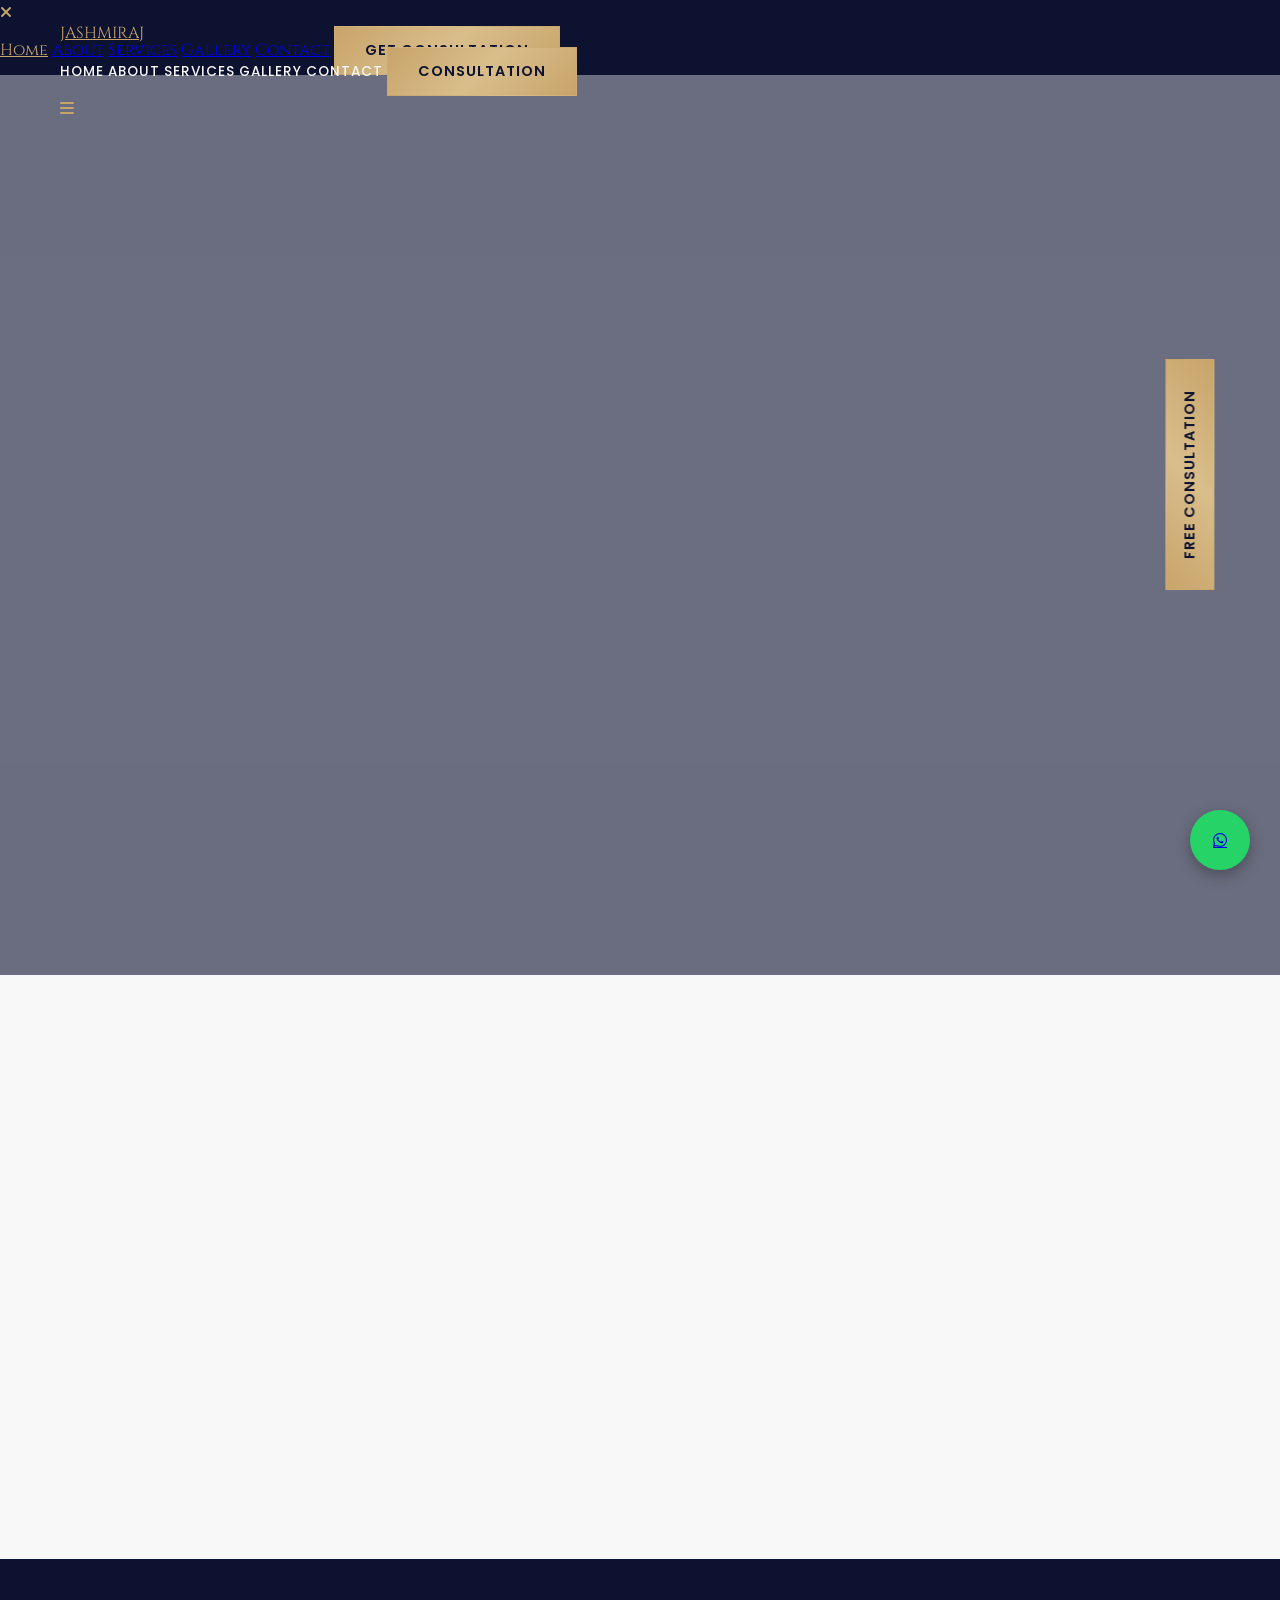
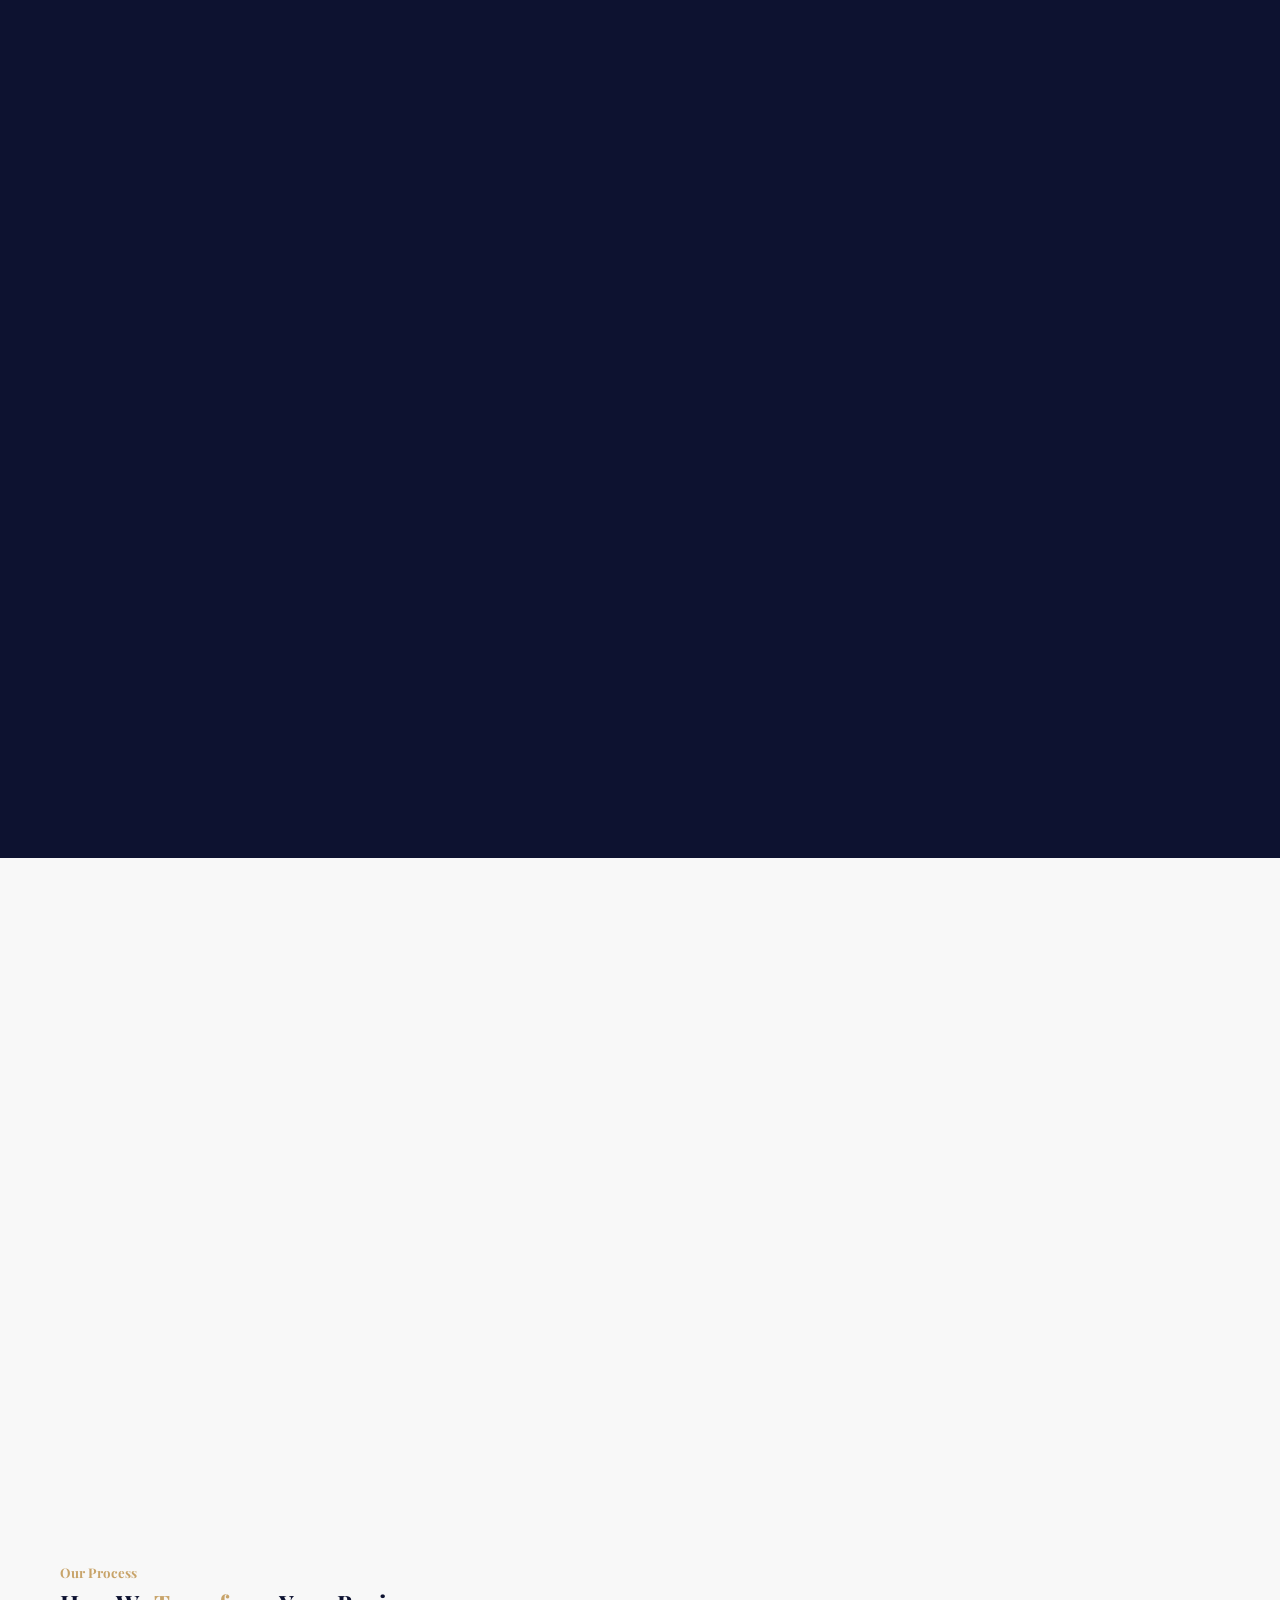
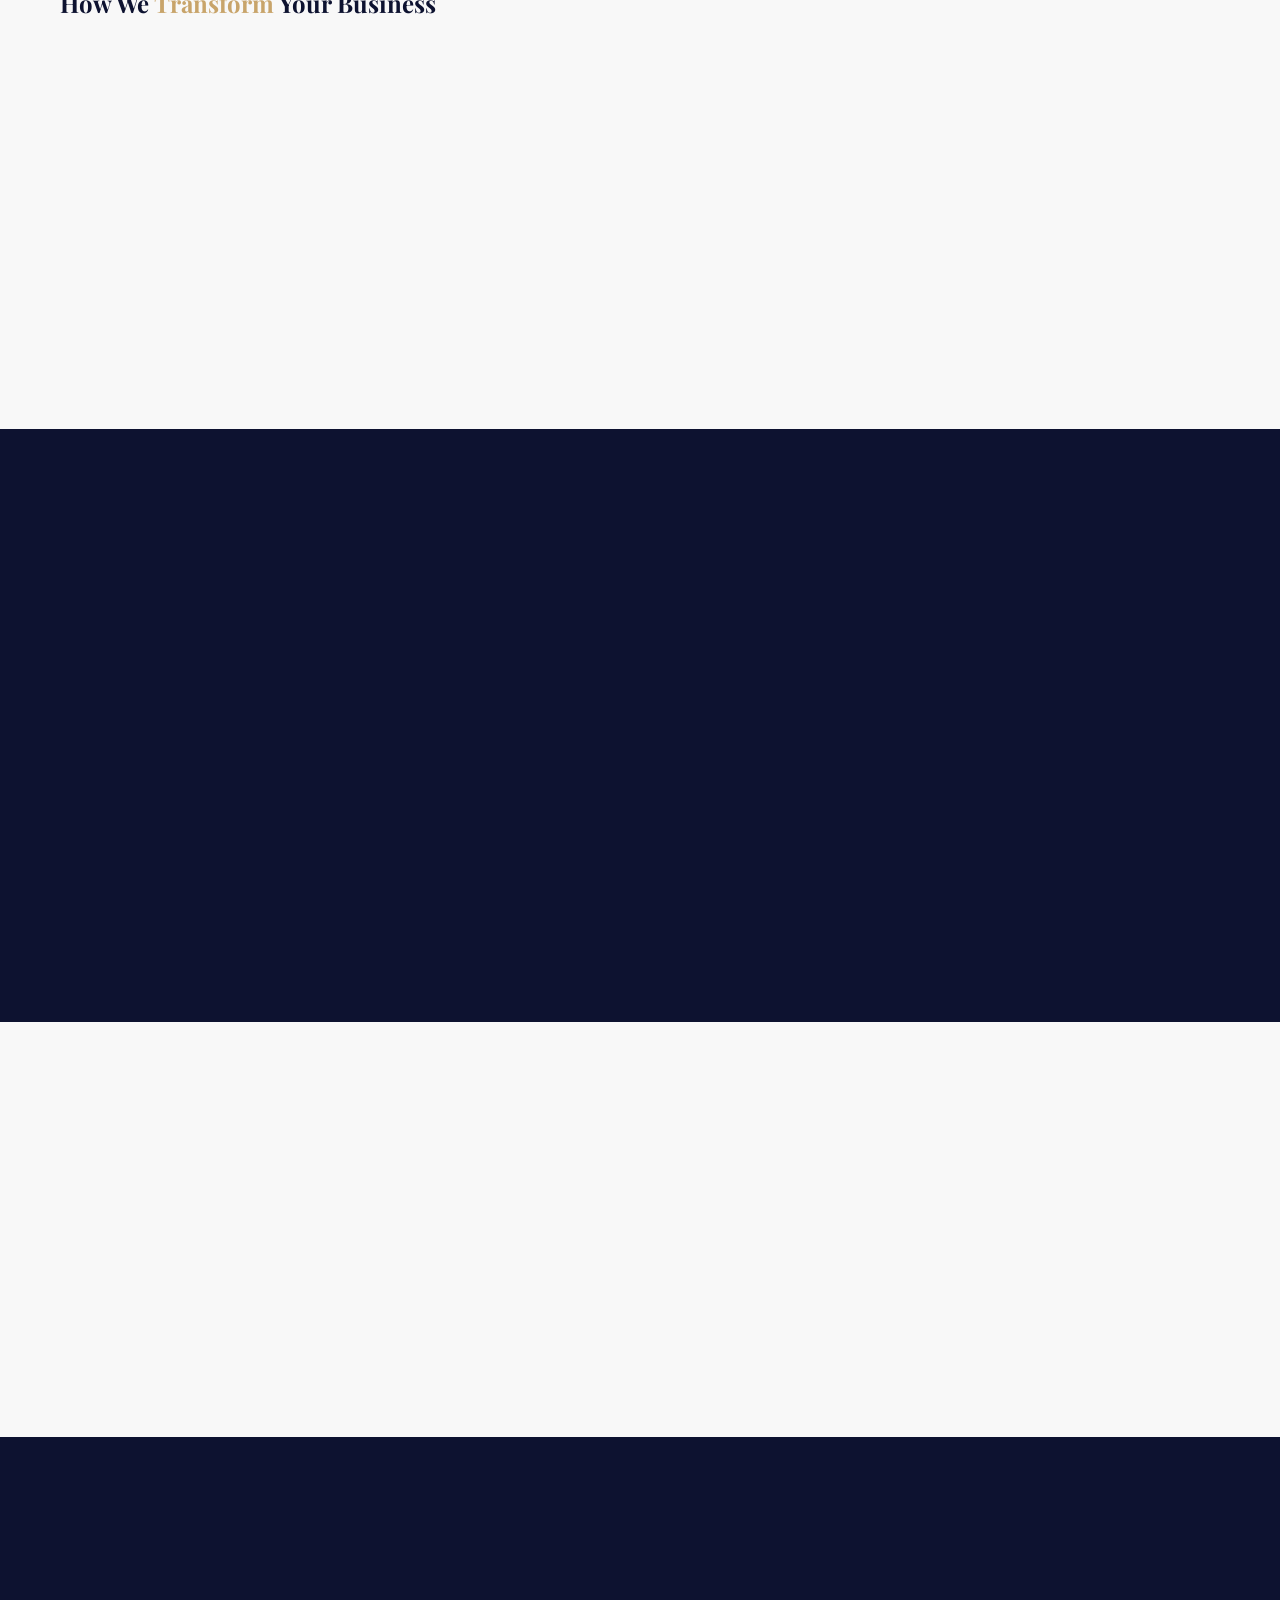
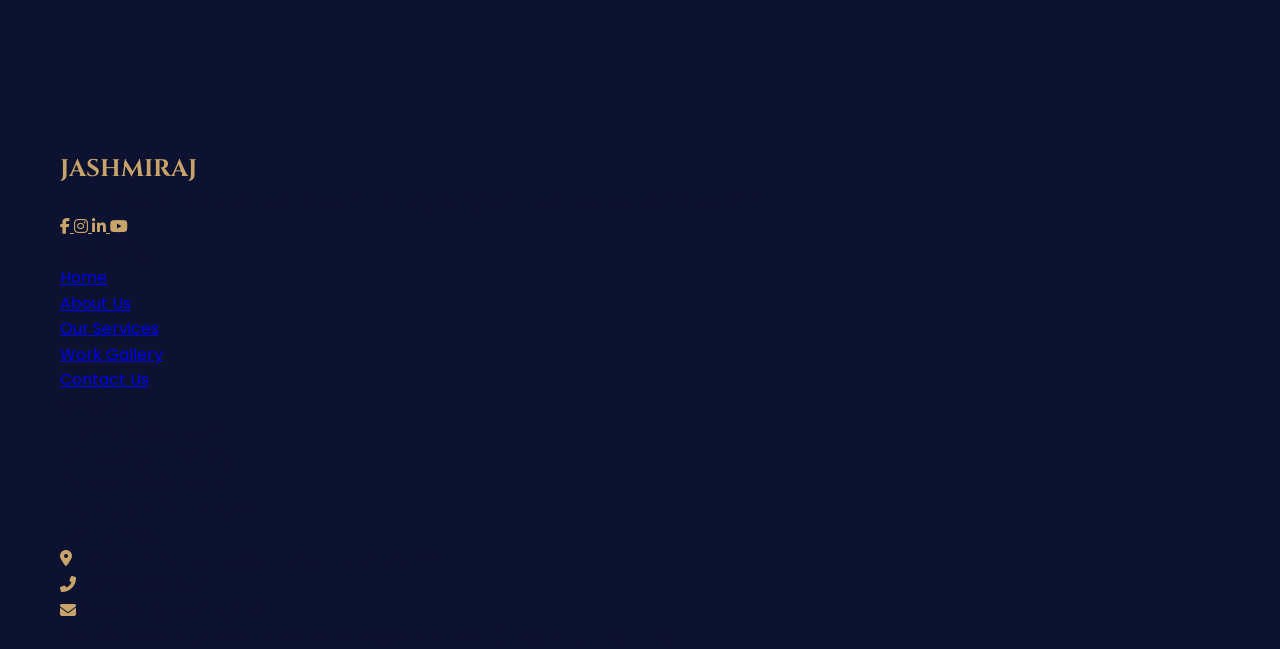
==== commit ccad2feb: "Update: Removed placeholder numbers and applied new contact number globally" ====
--- a/index.html
+++ b/index.html
@@ -459,7 +459,7 @@
                     </li>
                     <li class="flex items-center">
                         <i class="fas fa-phone-alt text-gold mr-4"></i>
-                        <span>+91 98765 43210</span>
+                        <span>+91 9765852973</span>
                     </li>
                     <li class="flex items-center">
                         <i class="fas fa-envelope text-gold mr-4"></i>
@@ -475,7 +475,7 @@
     </footer>
 
     <!-- WhatsApp Floating -->
-    <a href="https://wa.me/919876543210" class="floating-whatsapp" target="_blank">
+    <a href="https://wa.me/919765852973" class="floating-whatsapp" target="_blank">
         <i class="fab fa-whatsapp text-white text-3xl"></i>
     </a>
 
--- a/css/style.css
+++ b/css/style.css
@@ -196,7 +196,7 @@
     width: 100%;
     height: 100%;
     opacity: 0;
-    transition: opacity 1s ease-in-out;
+    transition: opacity 0.5s ease-in-out;
     display: flex;
     align-items: center;
     background-size: cover;
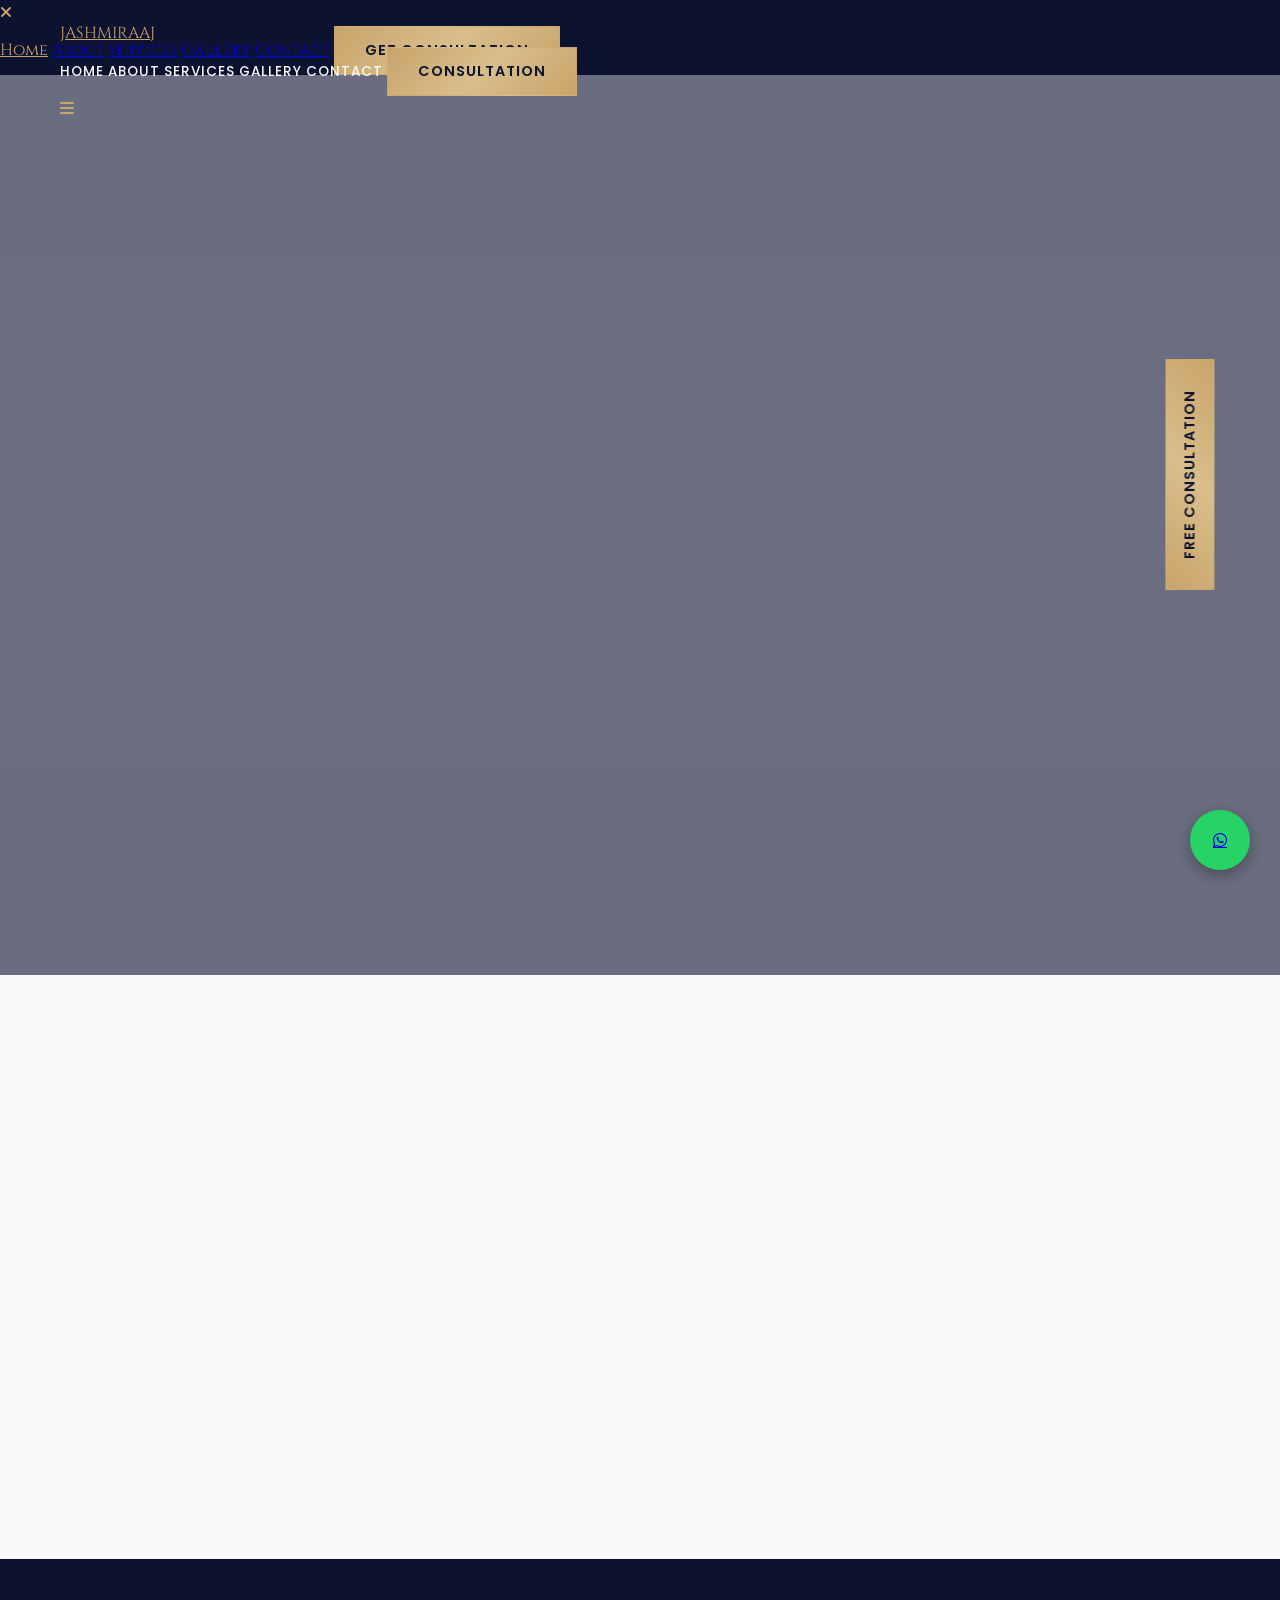
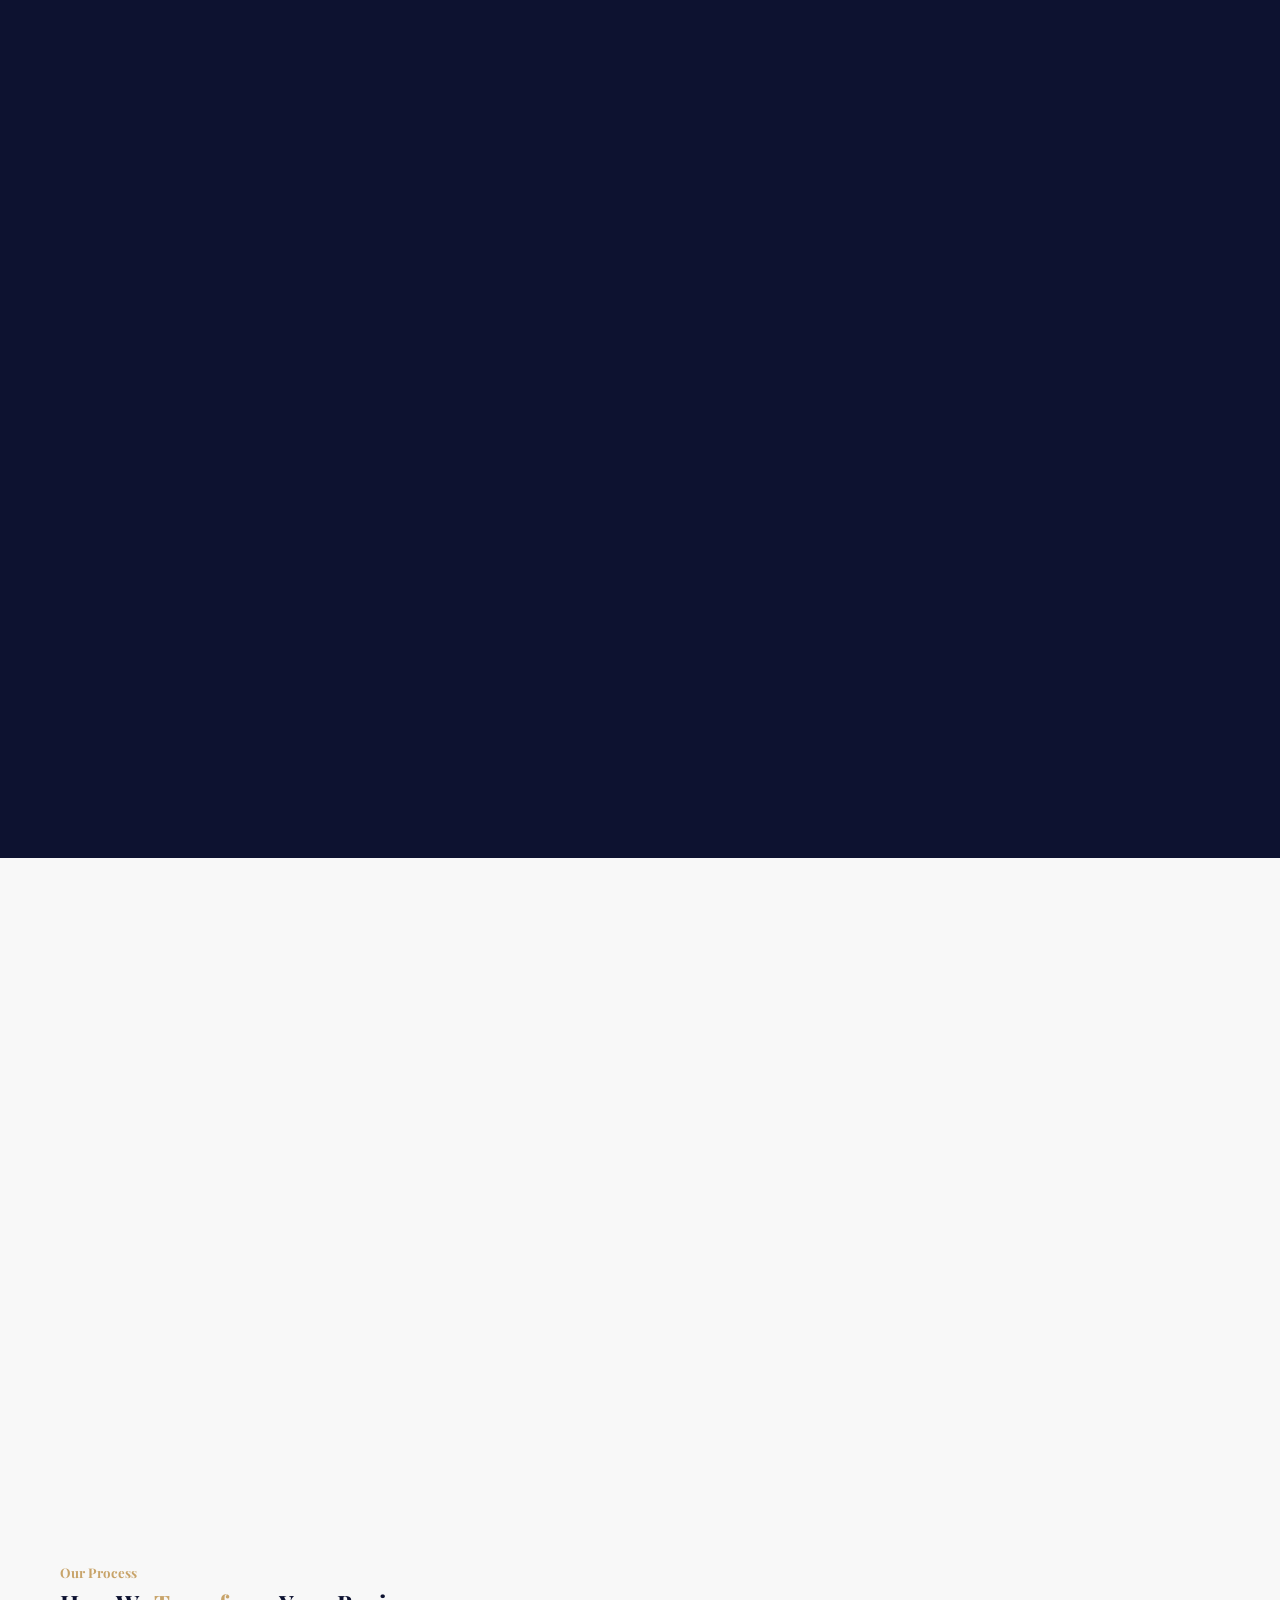
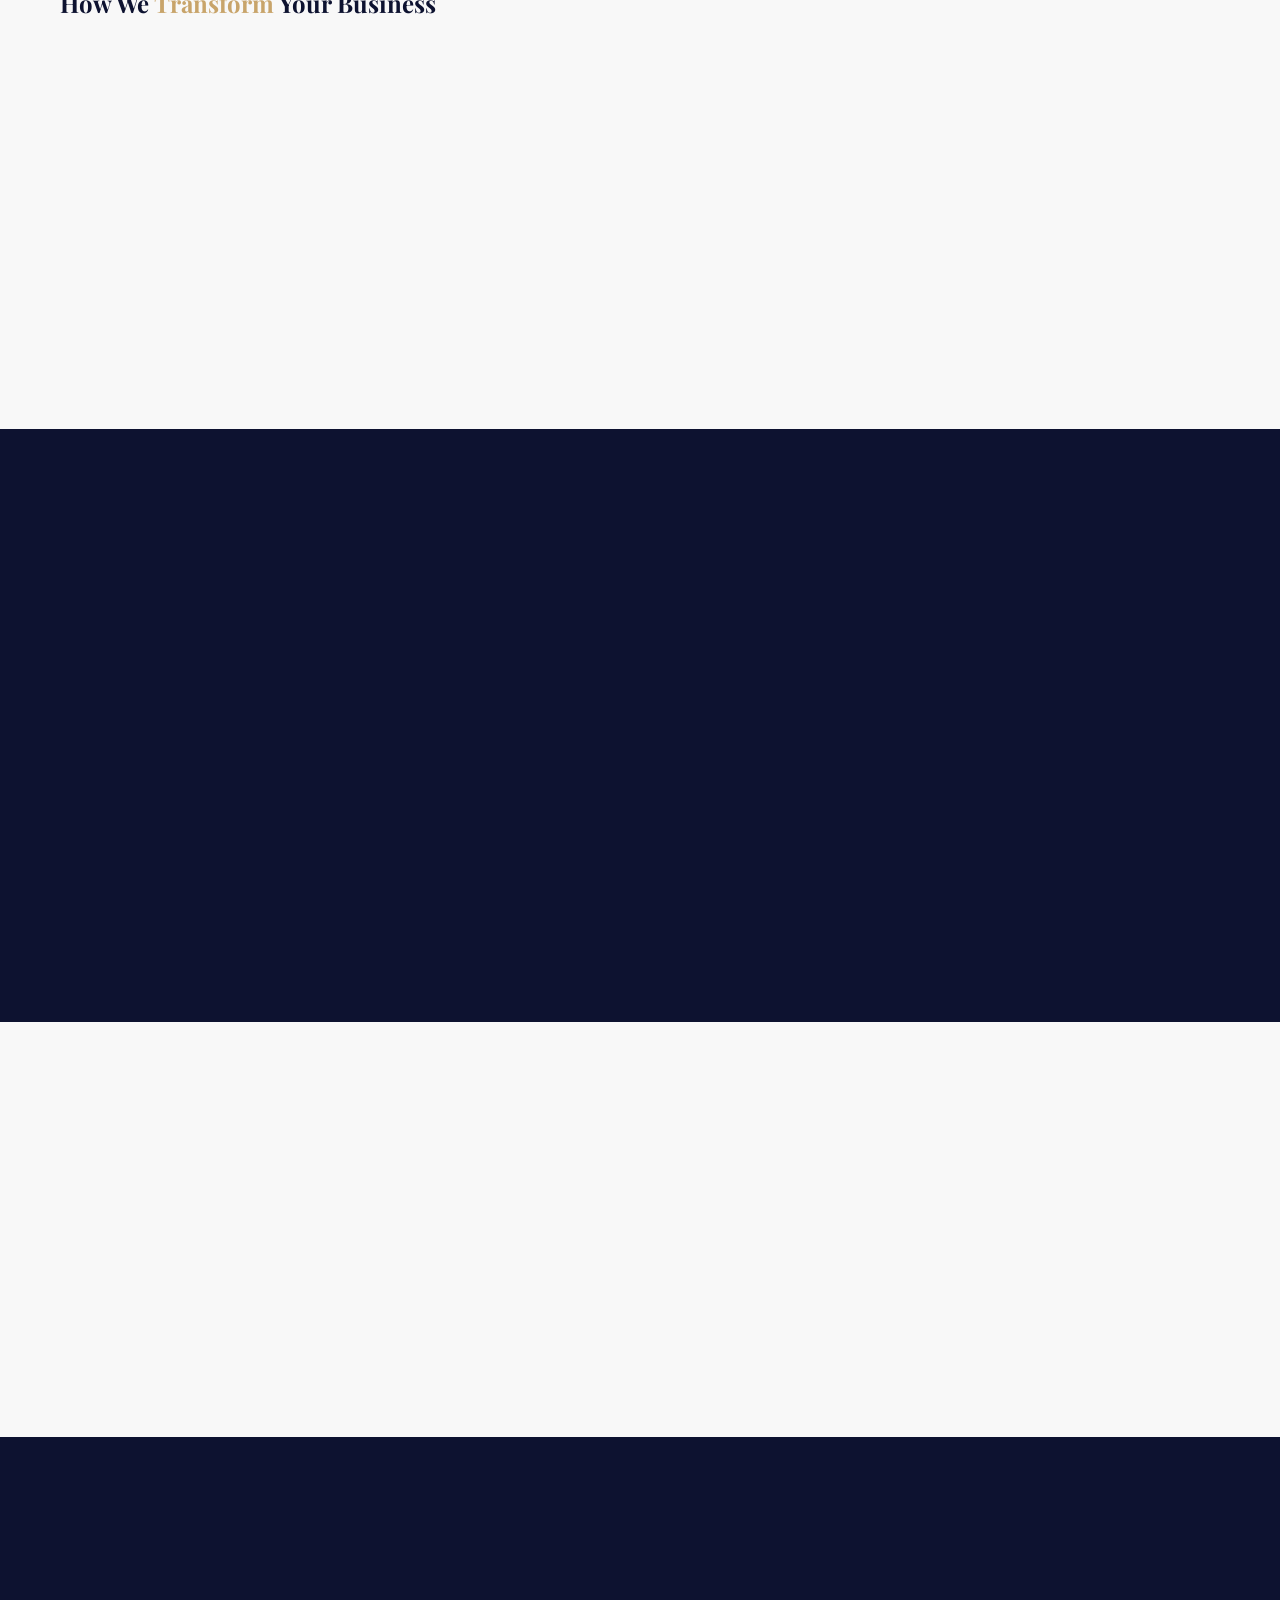
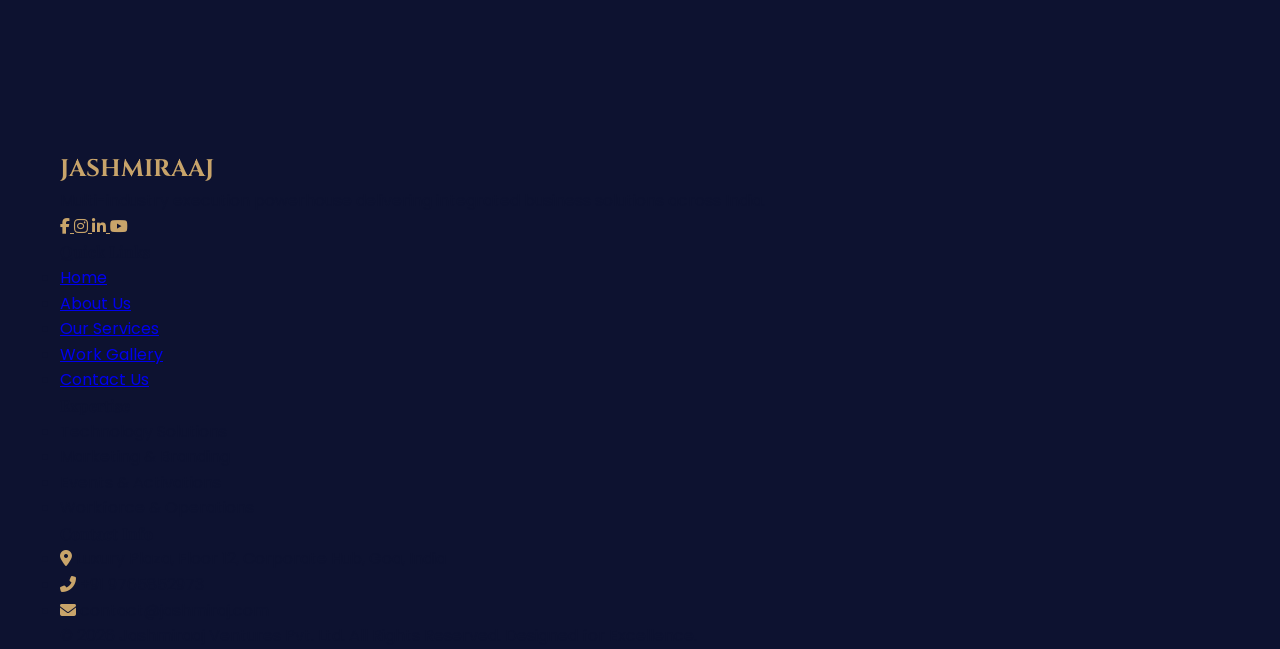
==== commit 3ce46025: "Branding: Updated logo spelling to JASHMIRAAJ across all pages" ====
--- a/index.html
+++ b/index.html
@@ -3,8 +3,8 @@
 <head>
     <meta charset="UTF-8">
     <meta name="viewport" content="width=device-width, initial-scale=1.0">
-    <title>Jashmiraj Ventures Pvt. Ltd. | Executing Ideas Into Real Business Growth</title>
-    <meta name="description" content="Jashmiraj Ventures - Multi-industry execution powerhouse delivering integrated on-ground and digital business solutions across India.">
+    <title>Jashmiraaj Ventures Pvt. Ltd. | Executing Ideas Into Real Business Growth</title>
+    <meta name="description" content="Jashmiraaj Ventures - Multi-industry execution powerhouse delivering integrated on-ground and digital business solutions across India.">
     
     <!-- Tailwind CSS CDN -->
     <script src="https://cdn.tailwindcss.com"></script>
@@ -40,7 +40,7 @@
     <header id="main-header">
         <div class="container flex justify-between items-center">
             <div class="logo">
-                <a href="index.html" class="text-3xl font-bold cinzel text-gold tracking-widest">JASHMIRAJ</a>
+                <a href="index.html" class="text-3xl font-bold cinzel text-gold tracking-widest">JASHMIRAAJ</a>
             </div>
             <nav class="hidden md:flex space-x-8 items-center">
                 <a href="index.html" class="nav-link active text-gold">Home</a>
@@ -140,7 +140,7 @@
             <div class="reveal">
                 <h5 class="text-gold uppercase tracking-widest mb-4">Who We Are</h5>
                 <h2 class="text-4xl md:text-5xl mb-6">Multi-Industry <span class="text-gold">Execution</span> Powerhouse</h2>
-                <p class="text-gray-600 mb-6 text-lg">Jashmiraj Ventures Pvt. Ltd. is a multi-industry execution powerhouse delivering integrated on-ground and digital business solutions across India.</p>
+                <p class="text-gray-600 mb-6 text-lg">Jashmiraaj Ventures Pvt. Ltd. is a multi-industry execution powerhouse delivering integrated on-ground and digital business solutions across India.</p>
                 <p class="text-gray-600 mb-10 text-lg">We help brands, startups, and enterprises grow through strategic execution, technology, workforce, events, and marketing support.</p>
                 
                 <div class="grid grid-cols-2 gap-8 border-t border-gray-100 pt-10">
@@ -239,7 +239,7 @@
             <div class="grid md:grid-cols-2 gap-16 items-center">
                 <div class="reveal">
                     <h5 class="text-gold uppercase tracking-widest mb-4">Why Choose Us</h5>
-                    <h2 class="text-4xl md:text-5xl mb-8">Why Businesses Choose <span class="text-gold">Jashmiraj Ventures</span></h2>
+                    <h2 class="text-4xl md:text-5xl mb-8">Why Businesses Choose <span class="text-gold">Jashmiraaj Ventures</span></h2>
                     
                     <div class="grid grid-cols-1 md:grid-cols-2 gap-6">
                         <div class="glass p-6 border-l-4 border-gold reveal">
@@ -411,7 +411,7 @@
     <footer class="bg-navy border-t border-white/5 pt-20 pb-10">
         <div class="container grid md:grid-cols-4 gap-12 mb-20">
             <div class="col-span-1 md:col-span-1">
-                <h2 class="text-2xl cinzel text-gold mb-6">JASHMIRAJ</h2>
+                <h2 class="text-2xl cinzel text-gold mb-6">JASHMIRAAJ</h2>
                 <p class="text-gray-400 mb-8">Multi-industry execution powerhouse delivering integrated business solutions across India.</p>
                 <div class="flex space-x-4">
                     <a href="#" class="w-10 h-10 rounded-full bg-white/5 flex items-center justify-center text-gold hover:bg-gold hover:text-navy transition-all">
@@ -470,7 +470,7 @@
         </div>
         
         <div class="container border-t border-white/5 pt-10 text-center text-gray-500 text-sm">
-            <p>&copy; 2026 Jashmiraj Ventures Pvt. Ltd. All Rights Reserved. Designed for Excellence.</p>
+            <p>&copy; 2026 Jashmiraaj Ventures Pvt. Ltd. All Rights Reserved. Designed for Excellence.</p>
         </div>
     </footer>
 
